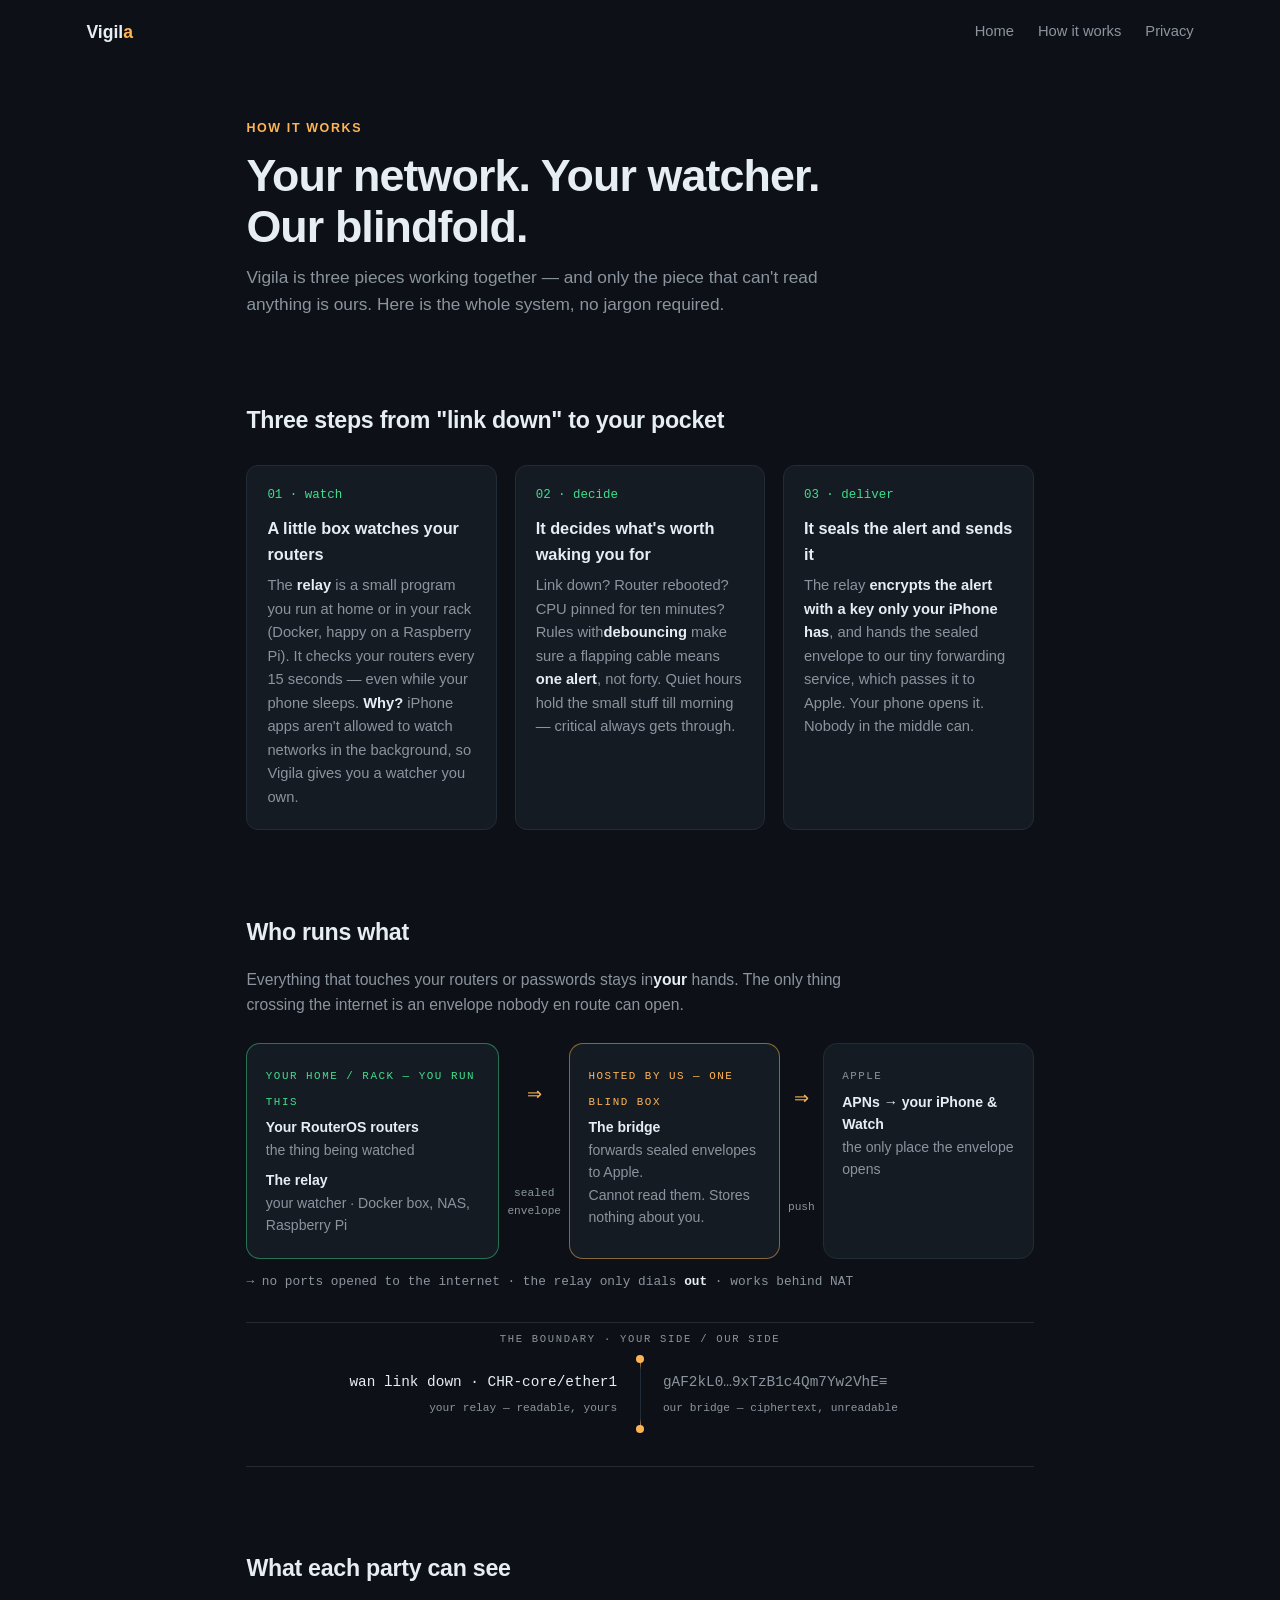
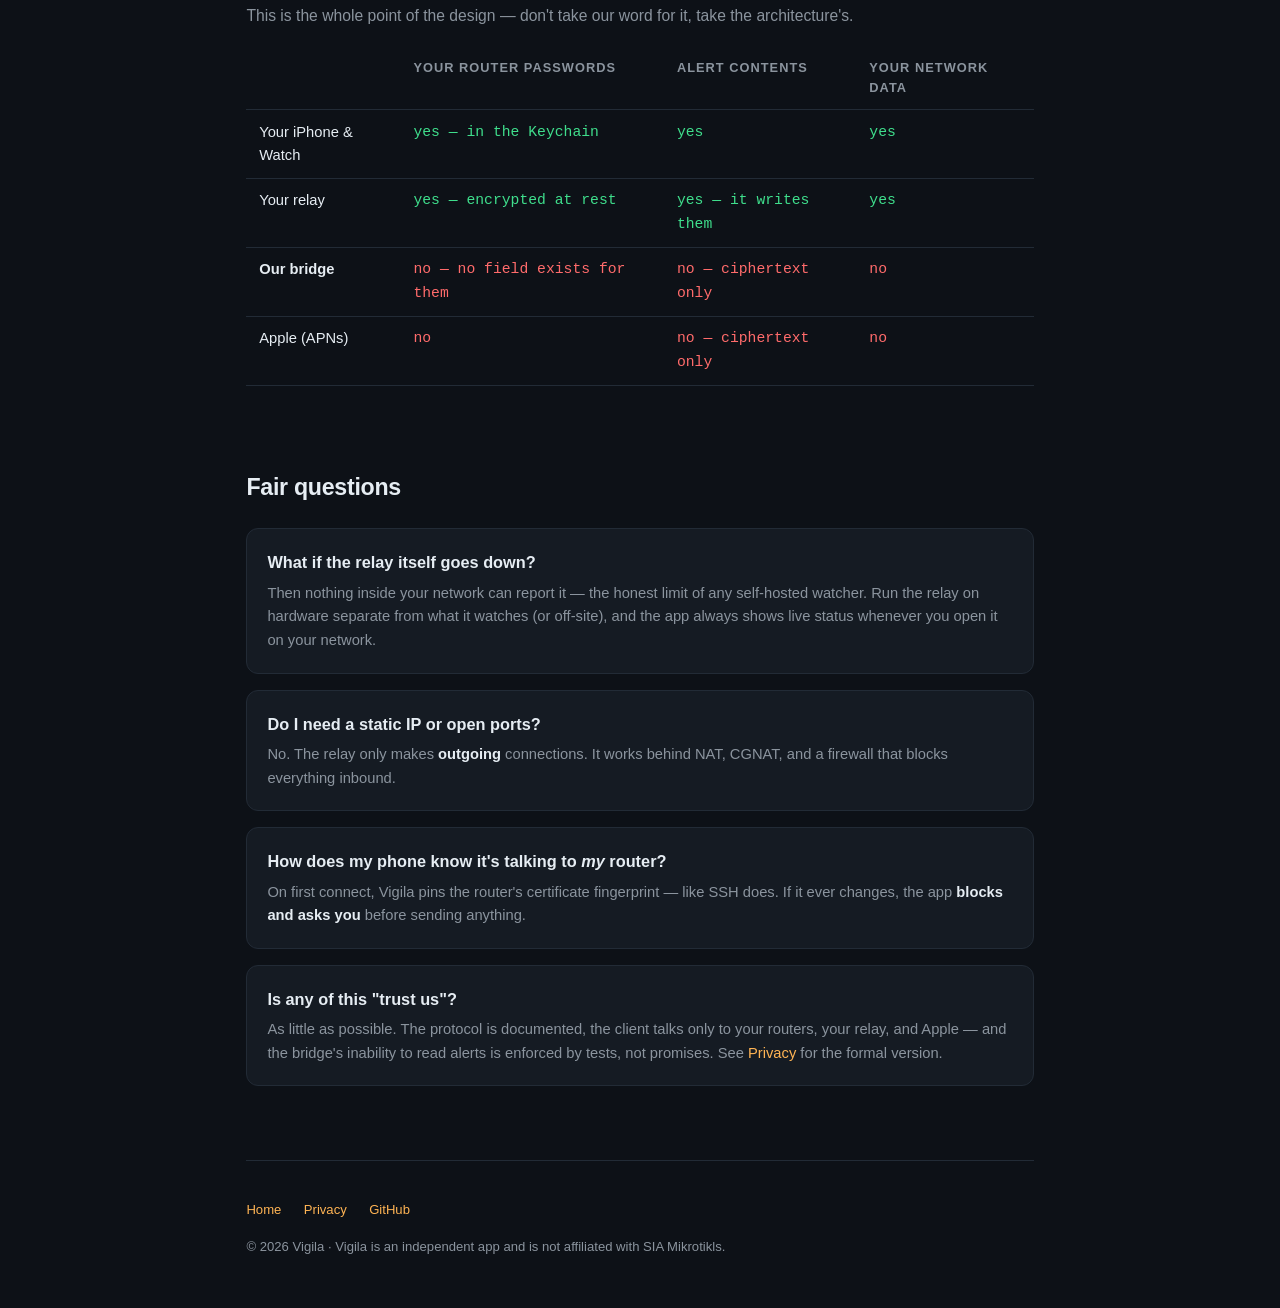
==== how-it-works/index.html @ 07c12d17 "deploy: c-v3 site — homepage + how-it-works + privacy Manual deploy (automated cross-repo deploy sti" ====
<!DOCTYPE html><html lang="en" data-astro-cid-ikooipj4><head><meta charset="utf-8"><meta name="viewport" content="width=device-width, initial-scale=1"><title>How Vigila works — architecture & privacy</title><meta name="description" content="Three pieces: your routers, a relay you run, and a forwarding service that cannot read your alerts. The whole system, no jargon."><meta name="robots" content="noindex"><link rel="stylesheet" href="/_astro/how-it-works.BExMNghH.css"></head><body data-astro-cid-ikooipj4><nav data-astro-cid-ikooipj4><span class="brand" data-astro-cid-ikooipj4>Vigil<i data-astro-cid-ikooipj4>a</i></span><div class="links" data-astro-cid-ikooipj4><a href="/" data-astro-cid-ikooipj4>Home</a><a href="/how-it-works" data-astro-cid-ikooipj4>How it works</a><a href="/privacy" data-astro-cid-ikooipj4>Privacy</a></div></nav><header data-astro-cid-ikooipj4><div class="wrap" data-astro-cid-ikooipj4><p class="eyebrow" data-astro-cid-ikooipj4>how it works</p><h1 data-astro-cid-ikooipj4>Your network. Your watcher.<br data-astro-cid-ikooipj4>Our blindfold.</h1><p class="lead" data-astro-cid-ikooipj4>Vigila is three pieces working together — and only the piece that can't read anything is ours. Here is the whole system, no jargon required.</p></div></header><section data-astro-cid-ikooipj4><div class="wrap" data-astro-cid-ikooipj4><h2 data-astro-cid-ikooipj4>Three steps from "link down" to your pocket</h2><div class="steps" data-astro-cid-ikooipj4><div class="card step" data-astro-cid-ikooipj4><span class="k" data-astro-cid-ikooipj4>01 · watch</span><h3 data-astro-cid-ikooipj4>A little box watches your routers</h3><p data-astro-cid-ikooipj4>The <b data-astro-cid-ikooipj4>relay</b> is a small program you run at home or in your rack (Docker, happy on a Raspberry Pi). It checks your routers every 15 seconds — even while your phone sleeps. <b data-astro-cid-ikooipj4>Why?</b> iPhone apps aren't allowed to watch networks in the background, so Vigila gives you a watcher you own.</p></div><div class="card step" data-astro-cid-ikooipj4><span class="k" data-astro-cid-ikooipj4>02 · decide</span><h3 data-astro-cid-ikooipj4>It decides what's worth waking you for</h3><p data-astro-cid-ikooipj4>Link down? Router rebooted? CPU pinned for ten minutes? Rules with<b data-astro-cid-ikooipj4>debouncing</b> make sure a flapping cable means <b data-astro-cid-ikooipj4>one alert</b>, not forty. Quiet hours hold the small stuff till morning — critical always gets through.</p></div><div class="card step" data-astro-cid-ikooipj4><span class="k" data-astro-cid-ikooipj4>03 · deliver</span><h3 data-astro-cid-ikooipj4>It seals the alert and sends it</h3><p data-astro-cid-ikooipj4>The relay <b data-astro-cid-ikooipj4>encrypts the alert with a key only your iPhone has</b>, and hands the sealed envelope to our tiny forwarding service, which passes it to Apple. Your phone opens it. Nobody in the middle can.</p></div></div></div></section><section data-astro-cid-ikooipj4><div class="wrap" data-astro-cid-ikooipj4><h2 data-astro-cid-ikooipj4>Who runs what</h2><p class="lead" style="font-size:.98rem" data-astro-cid-ikooipj4>Everything that touches your routers or passwords stays in<b data-astro-cid-ikooipj4>your</b> hands. The only thing crossing the internet is an envelope nobody en route can open.</p><div class="map" data-astro-cid-ikooipj4><div class="zone h-you" data-astro-cid-ikooipj4><span class="who" data-astro-cid-ikooipj4>your home / rack — you run this</span><ul data-astro-cid-ikooipj4><li data-astro-cid-ikooipj4><b data-astro-cid-ikooipj4>Your RouterOS routers</b>the thing being watched</li><li data-astro-cid-ikooipj4><b data-astro-cid-ikooipj4>The relay</b>your watcher · Docker box, NAS, Raspberry Pi</li></ul></div><div class="hop" data-astro-cid-ikooipj4><span data-astro-cid-ikooipj4>⇒</span>sealed<br data-astro-cid-ikooipj4>envelope</div><div class="zone h-us" data-astro-cid-ikooipj4><span class="who" data-astro-cid-ikooipj4>hosted by us — one blind box</span><ul data-astro-cid-ikooipj4><li data-astro-cid-ikooipj4><b data-astro-cid-ikooipj4>The bridge</b>forwards sealed envelopes to Apple.<br data-astro-cid-ikooipj4>Cannot read them. Stores nothing about you.</li></ul></div><div class="hop" data-astro-cid-ikooipj4><span data-astro-cid-ikooipj4>⇒</span>push</div><div class="zone h-apple" data-astro-cid-ikooipj4><span class="who" data-astro-cid-ikooipj4>apple</span><ul data-astro-cid-ikooipj4><li data-astro-cid-ikooipj4><b data-astro-cid-ikooipj4>APNs → your iPhone &amp; Watch</b>the only place the envelope opens</li></ul></div></div><p class="maplegend" data-astro-cid-ikooipj4>→ no ports opened to the internet · the relay only dials <b data-astro-cid-ikooipj4>out</b> · works behind NAT</p><div class="boundary" aria-label="On your side the alert is readable; past the boundary it is ciphertext" data-astro-cid-ikooipj4><span class="label" data-astro-cid-ikooipj4>the boundary · your side / our side</span><div class="lane" data-astro-cid-ikooipj4><div class="side you" data-astro-cid-ikooipj4><span data-astro-cid-ikooipj4>wan link down · CHR-core/ether1</span><span class="sub2" data-astro-cid-ikooipj4>your relay — readable, yours</span></div><div class="wall" aria-hidden="true" data-astro-cid-ikooipj4></div><div class="side them" data-astro-cid-ikooipj4><span data-astro-cid-ikooipj4>gAF2kL0…9xTzB1c4Qm7Yw2VhE≡</span><span class="sub2" data-astro-cid-ikooipj4>our bridge — ciphertext, unreadable</span></div></div></div></div></section><section data-astro-cid-ikooipj4><div class="wrap" data-astro-cid-ikooipj4><h2 data-astro-cid-ikooipj4>What each party can see</h2><p class="lead" style="font-size:.98rem" data-astro-cid-ikooipj4>This is the whole point of the design — don't take our word for it, take the architecture's.</p><table data-astro-cid-ikooipj4><thead data-astro-cid-ikooipj4><tr data-astro-cid-ikooipj4><th data-astro-cid-ikooipj4></th><th data-astro-cid-ikooipj4>Your router passwords</th><th data-astro-cid-ikooipj4>Alert contents</th><th data-astro-cid-ikooipj4>Your network data</th></tr></thead><tbody data-astro-cid-ikooipj4><tr data-astro-cid-ikooipj4><td data-astro-cid-ikooipj4>Your iPhone &amp; Watch</td><td class="yes" data-astro-cid-ikooipj4>yes — in the Keychain</td><td class="yes" data-astro-cid-ikooipj4>yes</td><td class="yes" data-astro-cid-ikooipj4>yes</td></tr><tr data-astro-cid-ikooipj4><td data-astro-cid-ikooipj4>Your relay</td><td class="yes" data-astro-cid-ikooipj4>yes — encrypted at rest</td><td class="yes" data-astro-cid-ikooipj4>yes — it writes them</td><td class="yes" data-astro-cid-ikooipj4>yes</td></tr><tr data-astro-cid-ikooipj4><td data-astro-cid-ikooipj4><b data-astro-cid-ikooipj4>Our bridge</b></td><td class="no" data-astro-cid-ikooipj4>no — no field exists for them</td><td class="no" data-astro-cid-ikooipj4>no — ciphertext only</td><td class="no" data-astro-cid-ikooipj4>no</td></tr><tr data-astro-cid-ikooipj4><td data-astro-cid-ikooipj4>Apple (APNs)</td><td class="no" data-astro-cid-ikooipj4>no</td><td class="no" data-astro-cid-ikooipj4>no — ciphertext only</td><td class="no" data-astro-cid-ikooipj4>no</td></tr></tbody></table></div></section><section data-astro-cid-ikooipj4><div class="wrap" data-astro-cid-ikooipj4><h2 data-astro-cid-ikooipj4>Fair questions</h2><div class="faq" data-astro-cid-ikooipj4><div class="card" data-astro-cid-ikooipj4><h3 data-astro-cid-ikooipj4>What if the relay itself goes down?</h3><p data-astro-cid-ikooipj4>Then nothing inside your network can report it — the honest limit of any self-hosted watcher. Run the relay on hardware separate from what it watches (or off-site), and the app always shows live status whenever you open it on your network.</p></div><div class="card" data-astro-cid-ikooipj4><h3 data-astro-cid-ikooipj4>Do I need a static IP or open ports?</h3><p data-astro-cid-ikooipj4>No. The relay only makes <b data-astro-cid-ikooipj4>outgoing</b> connections. It works behind NAT, CGNAT, and a firewall that blocks everything inbound.</p></div><div class="card" data-astro-cid-ikooipj4><h3 data-astro-cid-ikooipj4>How does my phone know it's talking to <i data-astro-cid-ikooipj4>my</i> router?</h3><p data-astro-cid-ikooipj4>On first connect, Vigila pins the router's certificate fingerprint — like SSH does. If it ever changes, the app <b data-astro-cid-ikooipj4>blocks and asks you</b> before sending anything.</p></div><div class="card" data-astro-cid-ikooipj4><h3 data-astro-cid-ikooipj4>Is any of this "trust us"?</h3><p data-astro-cid-ikooipj4>As little as possible. The protocol is documented, the client talks only to your routers, your relay, and Apple — and the bridge's inability to read alerts is enforced by tests, not promises. See <a href="/privacy" data-astro-cid-ikooipj4>Privacy</a> for the formal version.</p></div></div></div></section><div class="wrap" data-astro-cid-ikooipj4><footer data-astro-cid-ikooipj4><div class="links" data-astro-cid-ikooipj4><a href="/" data-astro-cid-ikooipj4>Home</a><a href="/privacy" data-astro-cid-ikooipj4>Privacy</a><a href="https://github.com/vigila-eu" data-astro-cid-ikooipj4>GitHub</a></div>© 2026 Vigila · Vigila is an independent app and is not affiliated with SIA Mikrotikls.</footer></div></body></html>
---- _astro/how-it-works.BExMNghH.css ----
:root{--bg:#0d1117;--panel:#151b23;--line:#222b36;--accent:#ffb454;--ok:#3fde8c;--down:#ff6b6b;--text:#e6edf3;--muted:#8b949e;--sans:-apple-system,BlinkMacSystemFont,"SF Pro Display","SF Pro Text",Inter,sans-serif;--mono:ui-monospace,"SF Mono",Menlo,monospace}[data-astro-cid-ikooipj4]{box-sizing:border-box}html,body{margin:0}body{background:var(--bg);color:var(--text);font-family:var(--sans);line-height:1.6}a[data-astro-cid-ikooipj4]{color:var(--accent);text-decoration:none}a[data-astro-cid-ikooipj4]:hover{text-decoration:underline}[data-astro-cid-ikooipj4]:focus-visible{outline:2px solid var(--accent);outline-offset:3px;border-radius:6px}.wrap[data-astro-cid-ikooipj4]{max-width:52rem;margin:0 auto;padding:0 1.4rem}nav[data-astro-cid-ikooipj4]{padding:1.1rem 0;align-items:center;max-width:72rem;margin:0 auto;padding-inline:1.4rem;font-size:.92rem;display:flex}nav[data-astro-cid-ikooipj4] .brand[data-astro-cid-ikooipj4]{color:var(--text);font-size:1.1rem;font-weight:700}nav[data-astro-cid-ikooipj4] .brand[data-astro-cid-ikooipj4] i[data-astro-cid-ikooipj4]{color:var(--accent);font-style:normal}nav[data-astro-cid-ikooipj4] .links[data-astro-cid-ikooipj4]{flex-wrap:wrap;justify-content:flex-end;gap:1.5rem;margin-left:auto;display:flex}nav[data-astro-cid-ikooipj4] .links[data-astro-cid-ikooipj4] a[data-astro-cid-ikooipj4]{white-space:nowrap;color:var(--muted)}nav[data-astro-cid-ikooipj4] .links[data-astro-cid-ikooipj4] a[data-astro-cid-ikooipj4]:hover{color:var(--text)}.eyebrow[data-astro-cid-ikooipj4]{letter-spacing:.13em;text-transform:uppercase;color:var(--accent);margin:0 0 .7rem;font-size:.78rem;font-weight:700}h1[data-astro-cid-ikooipj4]{letter-spacing:-.02em;margin:0 0 .8rem;font-size:clamp(1.9rem,4.5vw,2.8rem);font-weight:750;line-height:1.12}.lead[data-astro-cid-ikooipj4]{color:var(--muted);max-width:38rem;margin:0;font-size:1.08rem}header[data-astro-cid-ikooipj4]{padding:3.5rem 0 2.6rem}section[data-astro-cid-ikooipj4]{padding:2.6rem 0}h2[data-astro-cid-ikooipj4]{letter-spacing:-.012em;margin:0 0 1rem;font-size:1.45rem;font-weight:700}h3[data-astro-cid-ikooipj4]{margin:0 0 .4rem;font-size:1.02rem}p[data-astro-cid-ikooipj4]{color:var(--muted)}p[data-astro-cid-ikooipj4] b[data-astro-cid-ikooipj4],li[data-astro-cid-ikooipj4] b[data-astro-cid-ikooipj4]{color:var(--text);font-weight:620}.card[data-astro-cid-ikooipj4]{background:var(--panel);border:1px solid var(--line);border-radius:12px;padding:1.25rem}.mono[data-astro-cid-ikooipj4]{font-family:var(--mono)}footer[data-astro-cid-ikooipj4]{color:var(--muted);border-top:1px solid var(--line);margin-top:2rem;padding:2.4rem 0 3.2rem;font-size:.82rem}footer[data-astro-cid-ikooipj4] .links[data-astro-cid-ikooipj4]{gap:1.4rem;margin-bottom:1rem;display:flex}.steps[data-astro-cid-ikooipj4]{grid-template-columns:repeat(3,1fr);gap:1.1rem;margin-top:1.6rem;display:grid}.step[data-astro-cid-ikooipj4] .k[data-astro-cid-ikooipj4]{font-family:var(--mono);color:var(--ok);margin-bottom:.6rem;font-size:.78rem;display:block}.step[data-astro-cid-ikooipj4] p[data-astro-cid-ikooipj4]{margin:0;font-size:.92rem}.map[data-astro-cid-ikooipj4]{grid-template-columns:1.2fr auto 1fr auto 1fr;align-items:stretch;gap:0;margin:1.6rem 0 .6rem;display:grid}.zone[data-astro-cid-ikooipj4]{border:1px solid var(--line);background:var(--panel);border-radius:14px;padding:1.1rem 1.15rem}.zone[data-astro-cid-ikooipj4].h-you{border-color:#3fde8c73}.zone[data-astro-cid-ikooipj4].h-us{border-color:#ffb45480}.zone[data-astro-cid-ikooipj4] .who[data-astro-cid-ikooipj4]{font-family:var(--mono);letter-spacing:.14em;text-transform:uppercase;margin-bottom:.6rem;font-size:.68rem}.zone[data-astro-cid-ikooipj4].h-you .who[data-astro-cid-ikooipj4]{color:var(--ok)}.zone[data-astro-cid-ikooipj4].h-us .who[data-astro-cid-ikooipj4]{color:var(--accent)}.zone[data-astro-cid-ikooipj4].h-apple .who[data-astro-cid-ikooipj4]{color:var(--muted)}.zone[data-astro-cid-ikooipj4] ul[data-astro-cid-ikooipj4]{color:var(--muted);margin:0;padding:0;font-size:.88rem;list-style:none}.zone[data-astro-cid-ikooipj4] li[data-astro-cid-ikooipj4]{padding:.25rem 0}.zone[data-astro-cid-ikooipj4] li[data-astro-cid-ikooipj4] b[data-astro-cid-ikooipj4]{display:block}.hop[data-astro-cid-ikooipj4]{color:var(--muted);font-family:var(--mono);text-align:center;place-items:center;padding:0 .5rem;font-size:.7rem;display:grid}.hop[data-astro-cid-ikooipj4] span[data-astro-cid-ikooipj4]{color:var(--accent);font-size:1.1rem;display:block}.maplegend[data-astro-cid-ikooipj4]{color:var(--muted);font-size:.8rem;font-family:var(--mono)}.boundary[data-astro-cid-ikooipj4]{border-block:1px solid var(--line);margin:1.8rem 0 0;padding:2.2rem 0;position:relative}.boundary[data-astro-cid-ikooipj4] .label[data-astro-cid-ikooipj4]{font-family:var(--mono);letter-spacing:.16em;color:var(--muted);text-transform:uppercase;white-space:nowrap;font-size:.66rem;position:absolute;top:.55rem;left:50%;transform:translate(-50%)}.lane[data-astro-cid-ikooipj4]{grid-template-columns:1fr 1px 1fr;align-items:center;display:grid}.side[data-astro-cid-ikooipj4]{font-family:var(--mono);white-space:nowrap;padding:.8rem 1.4rem;font-size:.9rem;overflow:hidden}.side[data-astro-cid-ikooipj4].you{text-align:right}.side[data-astro-cid-ikooipj4].them{color:var(--muted)}.sub2[data-astro-cid-ikooipj4]{color:var(--muted);margin-top:.4rem;font-size:.7rem;display:block}.wall[data-astro-cid-ikooipj4]{background:linear-gradient(var(--accent),transparent 15%,transparent 85%,var(--accent)),var(--line);width:1px;height:4.4rem;position:relative}.wall[data-astro-cid-ikooipj4]:before,.wall[data-astro-cid-ikooipj4]:after{content:"";background:var(--accent);border-radius:50%;width:8px;height:8px;position:absolute;left:50%;transform:translate(-50%)}.wall[data-astro-cid-ikooipj4]:before{top:-4px}.wall[data-astro-cid-ikooipj4]:after{bottom:-4px}table[data-astro-cid-ikooipj4]{border-collapse:collapse;width:100%;margin-top:1.2rem;font-size:.92rem}th[data-astro-cid-ikooipj4],td[data-astro-cid-ikooipj4]{text-align:left;border-bottom:1px solid var(--line);vertical-align:top;padding:.65rem .8rem}th[data-astro-cid-ikooipj4]{color:var(--muted);text-transform:uppercase;letter-spacing:.08em;font-size:.8rem;font-weight:600}td[data-astro-cid-ikooipj4].yes{color:var(--ok);font-family:var(--mono)}td[data-astro-cid-ikooipj4].no{color:var(--down);font-family:var(--mono)}td[data-astro-cid-ikooipj4]:first-child{color:var(--text)}.faq[data-astro-cid-ikooipj4]{gap:1rem;margin-top:1.4rem;display:grid}.faq[data-astro-cid-ikooipj4] .card[data-astro-cid-ikooipj4] p[data-astro-cid-ikooipj4]{margin:.3rem 0 0;font-size:.92rem}@media (width<=56rem){.steps[data-astro-cid-ikooipj4],.map[data-astro-cid-ikooipj4]{grid-template-columns:1fr}.hop[data-astro-cid-ikooipj4]{padding:.5rem 0}.hop[data-astro-cid-ikooipj4] span[data-astro-cid-ikooipj4]{margin-right:.4rem;display:inline}.lane[data-astro-cid-ikooipj4]{grid-template-columns:1fr}.wall[data-astro-cid-ikooipj4]{width:100%;height:1px;margin:.5rem 0}.side[data-astro-cid-ikooipj4].you{text-align:left}}
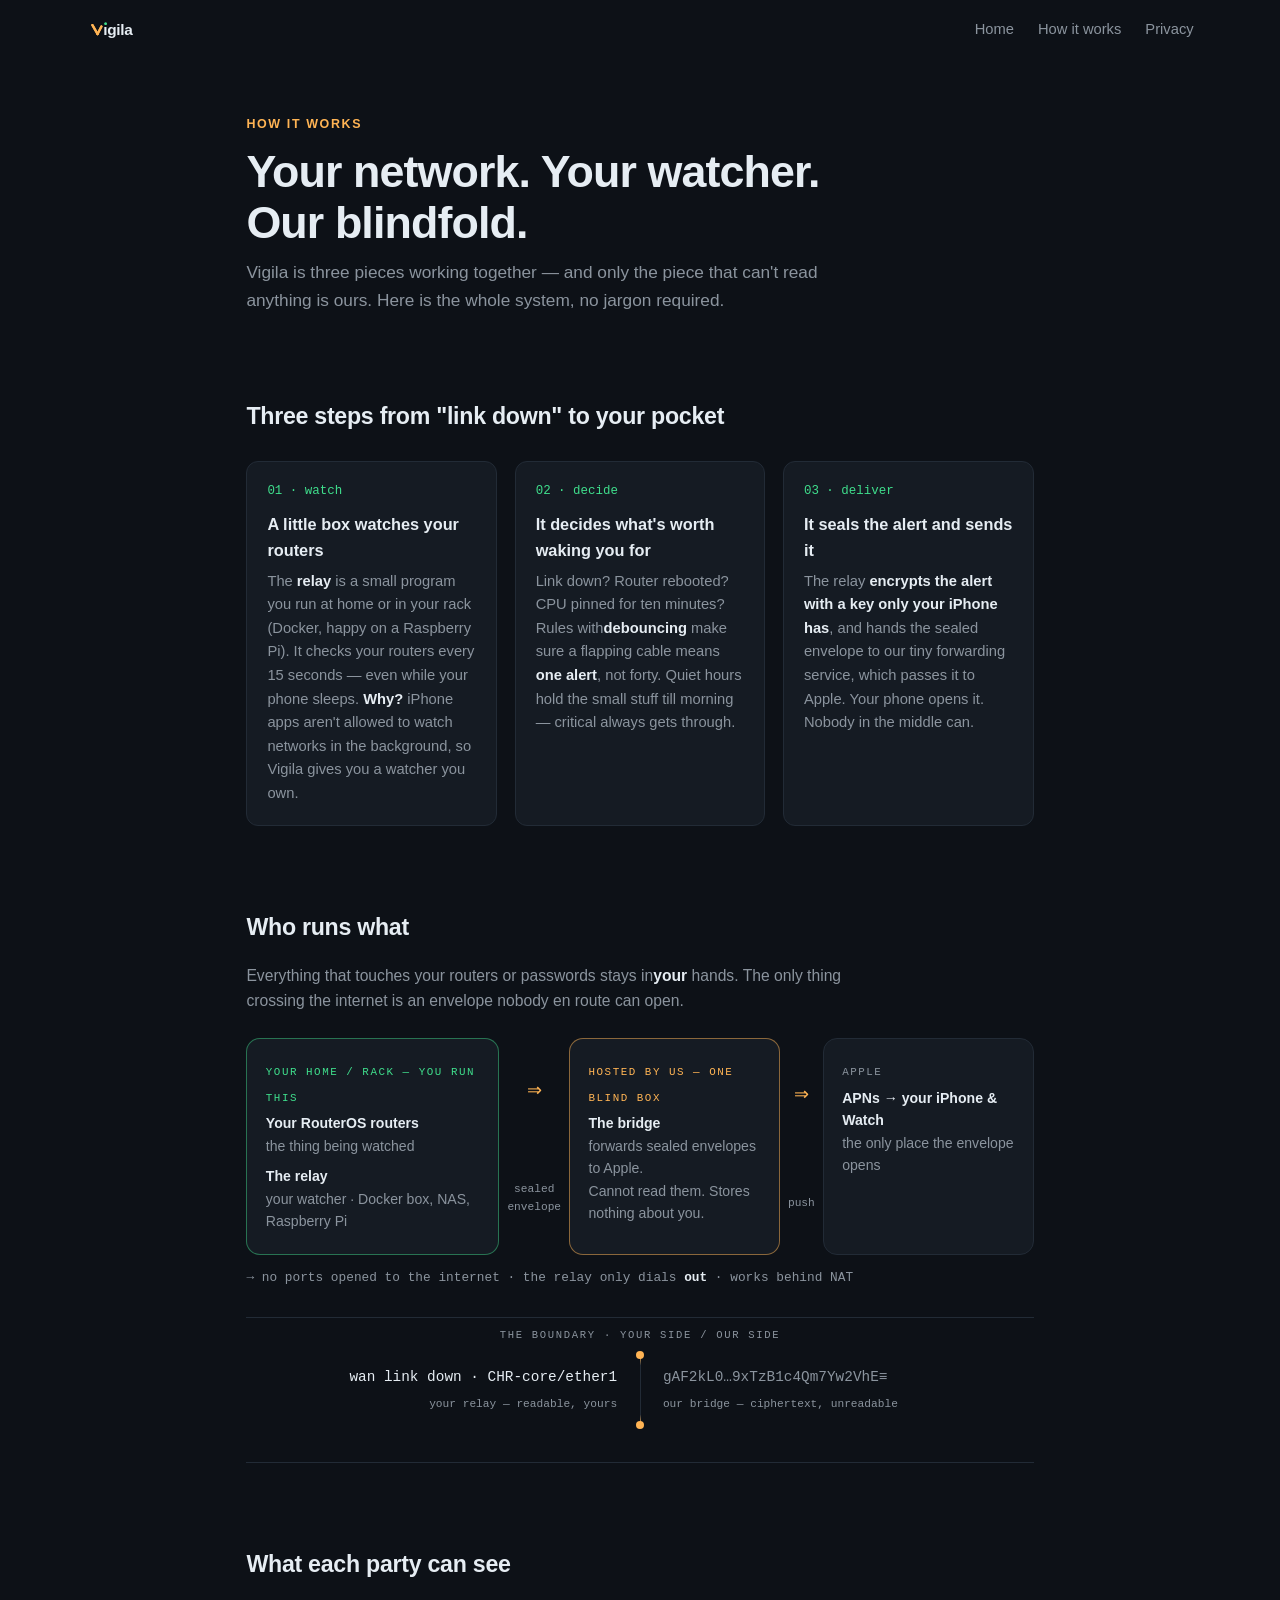
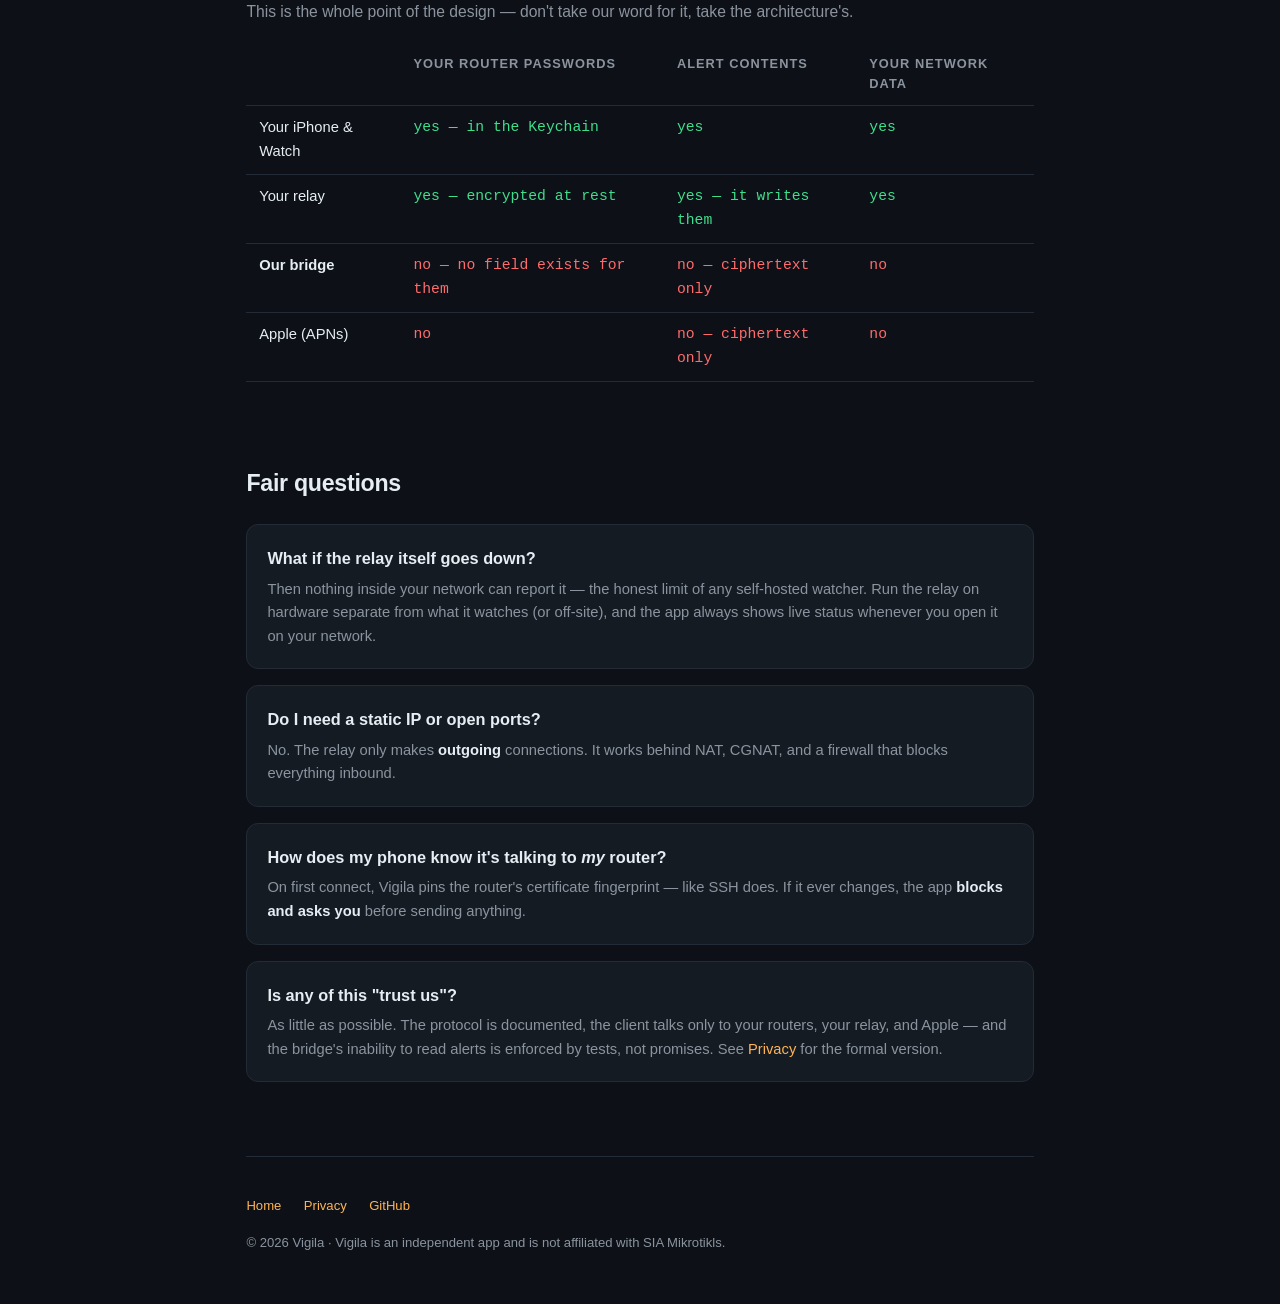
==== commit 7655a346: "deploy: brand lockup in nav + favicon" ====
--- a/how-it-works/index.html
+++ b/how-it-works/index.html
@@ -1 +1 @@
-<!DOCTYPE html><html lang="en" data-astro-cid-ikooipj4><head><meta charset="utf-8"><meta name="viewport" content="width=device-width, initial-scale=1"><title>How Vigila works — architecture & privacy</title><meta name="description" content="Three pieces: your routers, a relay you run, and a forwarding service that cannot read your alerts. The whole system, no jargon."><meta name="robots" content="noindex"><link rel="stylesheet" href="/_astro/how-it-works.BExMNghH.css"></head><body data-astro-cid-ikooipj4><nav data-astro-cid-ikooipj4><span class="brand" data-astro-cid-ikooipj4>Vigil<i data-astro-cid-ikooipj4>a</i></span><div class="links" data-astro-cid-ikooipj4><a href="/" data-astro-cid-ikooipj4>Home</a><a href="/how-it-works" data-astro-cid-ikooipj4>How it works</a><a href="/privacy" data-astro-cid-ikooipj4>Privacy</a></div></nav><header data-astro-cid-ikooipj4><div class="wrap" data-astro-cid-ikooipj4><p class="eyebrow" data-astro-cid-ikooipj4>how it works</p><h1 data-astro-cid-ikooipj4>Your network. Your watcher.<br data-astro-cid-ikooipj4>Our blindfold.</h1><p class="lead" data-astro-cid-ikooipj4>Vigila is three pieces working together — and only the piece that can't read anything is ours. Here is the whole system, no jargon required.</p></div></header><section data-astro-cid-ikooipj4><div class="wrap" data-astro-cid-ikooipj4><h2 data-astro-cid-ikooipj4>Three steps from "link down" to your pocket</h2><div class="steps" data-astro-cid-ikooipj4><div class="card step" data-astro-cid-ikooipj4><span class="k" data-astro-cid-ikooipj4>01 · watch</span><h3 data-astro-cid-ikooipj4>A little box watches your routers</h3><p data-astro-cid-ikooipj4>The <b data-astro-cid-ikooipj4>relay</b> is a small program you run at home or in your rack (Docker, happy on a Raspberry Pi). It checks your routers every 15 seconds — even while your phone sleeps. <b data-astro-cid-ikooipj4>Why?</b> iPhone apps aren't allowed to watch networks in the background, so Vigila gives you a watcher you own.</p></div><div class="card step" data-astro-cid-ikooipj4><span class="k" data-astro-cid-ikooipj4>02 · decide</span><h3 data-astro-cid-ikooipj4>It decides what's worth waking you for</h3><p data-astro-cid-ikooipj4>Link down? Router rebooted? CPU pinned for ten minutes? Rules with<b data-astro-cid-ikooipj4>debouncing</b> make sure a flapping cable means <b data-astro-cid-ikooipj4>one alert</b>, not forty. Quiet hours hold the small stuff till morning — critical always gets through.</p></div><div class="card step" data-astro-cid-ikooipj4><span class="k" data-astro-cid-ikooipj4>03 · deliver</span><h3 data-astro-cid-ikooipj4>It seals the alert and sends it</h3><p data-astro-cid-ikooipj4>The relay <b data-astro-cid-ikooipj4>encrypts the alert with a key only your iPhone has</b>, and hands the sealed envelope to our tiny forwarding service, which passes it to Apple. Your phone opens it. Nobody in the middle can.</p></div></div></div></section><section data-astro-cid-ikooipj4><div class="wrap" data-astro-cid-ikooipj4><h2 data-astro-cid-ikooipj4>Who runs what</h2><p class="lead" style="font-size:.98rem" data-astro-cid-ikooipj4>Everything that touches your routers or passwords stays in<b data-astro-cid-ikooipj4>your</b> hands. The only thing crossing the internet is an envelope nobody en route can open.</p><div class="map" data-astro-cid-ikooipj4><div class="zone h-you" data-astro-cid-ikooipj4><span class="who" data-astro-cid-ikooipj4>your home / rack — you run this</span><ul data-astro-cid-ikooipj4><li data-astro-cid-ikooipj4><b data-astro-cid-ikooipj4>Your RouterOS routers</b>the thing being watched</li><li data-astro-cid-ikooipj4><b data-astro-cid-ikooipj4>The relay</b>your watcher · Docker box, NAS, Raspberry Pi</li></ul></div><div class="hop" data-astro-cid-ikooipj4><span data-astro-cid-ikooipj4>⇒</span>sealed<br data-astro-cid-ikooipj4>envelope</div><div class="zone h-us" data-astro-cid-ikooipj4><span class="who" data-astro-cid-ikooipj4>hosted by us — one blind box</span><ul data-astro-cid-ikooipj4><li data-astro-cid-ikooipj4><b data-astro-cid-ikooipj4>The bridge</b>forwards sealed envelopes to Apple.<br data-astro-cid-ikooipj4>Cannot read them. Stores nothing about you.</li></ul></div><div class="hop" data-astro-cid-ikooipj4><span data-astro-cid-ikooipj4>⇒</span>push</div><div class="zone h-apple" data-astro-cid-ikooipj4><span class="who" data-astro-cid-ikooipj4>apple</span><ul data-astro-cid-ikooipj4><li data-astro-cid-ikooipj4><b data-astro-cid-ikooipj4>APNs → your iPhone &amp; Watch</b>the only place the envelope opens</li></ul></div></div><p class="maplegend" data-astro-cid-ikooipj4>→ no ports opened to the internet · the relay only dials <b data-astro-cid-ikooipj4>out</b> · works behind NAT</p><div class="boundary" aria-label="On your side the alert is readable; past the boundary it is ciphertext" data-astro-cid-ikooipj4><span class="label" data-astro-cid-ikooipj4>the boundary · your side / our side</span><div class="lane" data-astro-cid-ikooipj4><div class="side you" data-astro-cid-ikooipj4><span data-astro-cid-ikooipj4>wan link down · CHR-core/ether1</span><span class="sub2" data-astro-cid-ikooipj4>your relay — readable, yours</span></div><div class="wall" aria-hidden="true" data-astro-cid-ikooipj4></div><div class="side them" data-astro-cid-ikooipj4><span data-astro-cid-ikooipj4>gAF2kL0…9xTzB1c4Qm7Yw2VhE≡</span><span class="sub2" data-astro-cid-ikooipj4>our bridge — ciphertext, unreadable</span></div></div></div></div></section><section data-astro-cid-ikooipj4><div class="wrap" data-astro-cid-ikooipj4><h2 data-astro-cid-ikooipj4>What each party can see</h2><p class="lead" style="font-size:.98rem" data-astro-cid-ikooipj4>This is the whole point of the design — don't take our word for it, take the architecture's.</p><table data-astro-cid-ikooipj4><thead data-astro-cid-ikooipj4><tr data-astro-cid-ikooipj4><th data-astro-cid-ikooipj4></th><th data-astro-cid-ikooipj4>Your router passwords</th><th data-astro-cid-ikooipj4>Alert contents</th><th data-astro-cid-ikooipj4>Your network data</th></tr></thead><tbody data-astro-cid-ikooipj4><tr data-astro-cid-ikooipj4><td data-astro-cid-ikooipj4>Your iPhone &amp; Watch</td><td class="yes" data-astro-cid-ikooipj4>yes — in the Keychain</td><td class="yes" data-astro-cid-ikooipj4>yes</td><td class="yes" data-astro-cid-ikooipj4>yes</td></tr><tr data-astro-cid-ikooipj4><td data-astro-cid-ikooipj4>Your relay</td><td class="yes" data-astro-cid-ikooipj4>yes — encrypted at rest</td><td class="yes" data-astro-cid-ikooipj4>yes — it writes them</td><td class="yes" data-astro-cid-ikooipj4>yes</td></tr><tr data-astro-cid-ikooipj4><td data-astro-cid-ikooipj4><b data-astro-cid-ikooipj4>Our bridge</b></td><td class="no" data-astro-cid-ikooipj4>no — no field exists for them</td><td class="no" data-astro-cid-ikooipj4>no — ciphertext only</td><td class="no" data-astro-cid-ikooipj4>no</td></tr><tr data-astro-cid-ikooipj4><td data-astro-cid-ikooipj4>Apple (APNs)</td><td class="no" data-astro-cid-ikooipj4>no</td><td class="no" data-astro-cid-ikooipj4>no — ciphertext only</td><td class="no" data-astro-cid-ikooipj4>no</td></tr></tbody></table></div></section><section data-astro-cid-ikooipj4><div class="wrap" data-astro-cid-ikooipj4><h2 data-astro-cid-ikooipj4>Fair questions</h2><div class="faq" data-astro-cid-ikooipj4><div class="card" data-astro-cid-ikooipj4><h3 data-astro-cid-ikooipj4>What if the relay itself goes down?</h3><p data-astro-cid-ikooipj4>Then nothing inside your network can report it — the honest limit of any self-hosted watcher. Run the relay on hardware separate from what it watches (or off-site), and the app always shows live status whenever you open it on your network.</p></div><div class="card" data-astro-cid-ikooipj4><h3 data-astro-cid-ikooipj4>Do I need a static IP or open ports?</h3><p data-astro-cid-ikooipj4>No. The relay only makes <b data-astro-cid-ikooipj4>outgoing</b> connections. It works behind NAT, CGNAT, and a firewall that blocks everything inbound.</p></div><div class="card" data-astro-cid-ikooipj4><h3 data-astro-cid-ikooipj4>How does my phone know it's talking to <i data-astro-cid-ikooipj4>my</i> router?</h3><p data-astro-cid-ikooipj4>On first connect, Vigila pins the router's certificate fingerprint — like SSH does. If it ever changes, the app <b data-astro-cid-ikooipj4>blocks and asks you</b> before sending anything.</p></div><div class="card" data-astro-cid-ikooipj4><h3 data-astro-cid-ikooipj4>Is any of this "trust us"?</h3><p data-astro-cid-ikooipj4>As little as possible. The protocol is documented, the client talks only to your routers, your relay, and Apple — and the bridge's inability to read alerts is enforced by tests, not promises. See <a href="/privacy" data-astro-cid-ikooipj4>Privacy</a> for the formal version.</p></div></div></div></section><div class="wrap" data-astro-cid-ikooipj4><footer data-astro-cid-ikooipj4><div class="links" data-astro-cid-ikooipj4><a href="/" data-astro-cid-ikooipj4>Home</a><a href="/privacy" data-astro-cid-ikooipj4>Privacy</a><a href="https://github.com/vigila-eu" data-astro-cid-ikooipj4>GitHub</a></div>© 2026 Vigila · Vigila is an independent app and is not affiliated with SIA Mikrotikls.</footer></div></body></html>+<!DOCTYPE html><html lang="en" data-astro-cid-ikooipj4><head><meta charset="utf-8"><meta name="viewport" content="width=device-width, initial-scale=1"><link rel="icon" type="image/svg+xml" href="/favicon.svg"><title>How Vigila works — architecture & privacy</title><meta name="description" content="Three pieces: your routers, a relay you run, and a forwarding service that cannot read your alerts. The whole system, no jargon."><meta name="robots" content="noindex"><link rel="stylesheet" href="/_astro/how-it-works.BExMNghH.css"></head><body data-astro-cid-ikooipj4><nav data-astro-cid-ikooipj4><a class="brand" href="/" aria-label="Vigila — home" data-astro-cid-ikooipj4><img src="/img/logo.svg" alt="Vigila" style="height:1.5rem;display:block" data-astro-cid-ikooipj4></a><div class="links" data-astro-cid-ikooipj4><a href="/" data-astro-cid-ikooipj4>Home</a><a href="/how-it-works" data-astro-cid-ikooipj4>How it works</a><a href="/privacy" data-astro-cid-ikooipj4>Privacy</a></div></nav><header data-astro-cid-ikooipj4><div class="wrap" data-astro-cid-ikooipj4><p class="eyebrow" data-astro-cid-ikooipj4>how it works</p><h1 data-astro-cid-ikooipj4>Your network. Your watcher.<br data-astro-cid-ikooipj4>Our blindfold.</h1><p class="lead" data-astro-cid-ikooipj4>Vigila is three pieces working together — and only the piece that can't read anything is ours. Here is the whole system, no jargon required.</p></div></header><section data-astro-cid-ikooipj4><div class="wrap" data-astro-cid-ikooipj4><h2 data-astro-cid-ikooipj4>Three steps from "link down" to your pocket</h2><div class="steps" data-astro-cid-ikooipj4><div class="card step" data-astro-cid-ikooipj4><span class="k" data-astro-cid-ikooipj4>01 · watch</span><h3 data-astro-cid-ikooipj4>A little box watches your routers</h3><p data-astro-cid-ikooipj4>The <b data-astro-cid-ikooipj4>relay</b> is a small program you run at home or in your rack (Docker, happy on a Raspberry Pi). It checks your routers every 15 seconds — even while your phone sleeps. <b data-astro-cid-ikooipj4>Why?</b> iPhone apps aren't allowed to watch networks in the background, so Vigila gives you a watcher you own.</p></div><div class="card step" data-astro-cid-ikooipj4><span class="k" data-astro-cid-ikooipj4>02 · decide</span><h3 data-astro-cid-ikooipj4>It decides what's worth waking you for</h3><p data-astro-cid-ikooipj4>Link down? Router rebooted? CPU pinned for ten minutes? Rules with<b data-astro-cid-ikooipj4>debouncing</b> make sure a flapping cable means <b data-astro-cid-ikooipj4>one alert</b>, not forty. Quiet hours hold the small stuff till morning — critical always gets through.</p></div><div class="card step" data-astro-cid-ikooipj4><span class="k" data-astro-cid-ikooipj4>03 · deliver</span><h3 data-astro-cid-ikooipj4>It seals the alert and sends it</h3><p data-astro-cid-ikooipj4>The relay <b data-astro-cid-ikooipj4>encrypts the alert with a key only your iPhone has</b>, and hands the sealed envelope to our tiny forwarding service, which passes it to Apple. Your phone opens it. Nobody in the middle can.</p></div></div></div></section><section data-astro-cid-ikooipj4><div class="wrap" data-astro-cid-ikooipj4><h2 data-astro-cid-ikooipj4>Who runs what</h2><p class="lead" style="font-size:.98rem" data-astro-cid-ikooipj4>Everything that touches your routers or passwords stays in<b data-astro-cid-ikooipj4>your</b> hands. The only thing crossing the internet is an envelope nobody en route can open.</p><div class="map" data-astro-cid-ikooipj4><div class="zone h-you" data-astro-cid-ikooipj4><span class="who" data-astro-cid-ikooipj4>your home / rack — you run this</span><ul data-astro-cid-ikooipj4><li data-astro-cid-ikooipj4><b data-astro-cid-ikooipj4>Your RouterOS routers</b>the thing being watched</li><li data-astro-cid-ikooipj4><b data-astro-cid-ikooipj4>The relay</b>your watcher · Docker box, NAS, Raspberry Pi</li></ul></div><div class="hop" data-astro-cid-ikooipj4><span data-astro-cid-ikooipj4>⇒</span>sealed<br data-astro-cid-ikooipj4>envelope</div><div class="zone h-us" data-astro-cid-ikooipj4><span class="who" data-astro-cid-ikooipj4>hosted by us — one blind box</span><ul data-astro-cid-ikooipj4><li data-astro-cid-ikooipj4><b data-astro-cid-ikooipj4>The bridge</b>forwards sealed envelopes to Apple.<br data-astro-cid-ikooipj4>Cannot read them. Stores nothing about you.</li></ul></div><div class="hop" data-astro-cid-ikooipj4><span data-astro-cid-ikooipj4>⇒</span>push</div><div class="zone h-apple" data-astro-cid-ikooipj4><span class="who" data-astro-cid-ikooipj4>apple</span><ul data-astro-cid-ikooipj4><li data-astro-cid-ikooipj4><b data-astro-cid-ikooipj4>APNs → your iPhone &amp; Watch</b>the only place the envelope opens</li></ul></div></div><p class="maplegend" data-astro-cid-ikooipj4>→ no ports opened to the internet · the relay only dials <b data-astro-cid-ikooipj4>out</b> · works behind NAT</p><div class="boundary" aria-label="On your side the alert is readable; past the boundary it is ciphertext" data-astro-cid-ikooipj4><span class="label" data-astro-cid-ikooipj4>the boundary · your side / our side</span><div class="lane" data-astro-cid-ikooipj4><div class="side you" data-astro-cid-ikooipj4><span data-astro-cid-ikooipj4>wan link down · CHR-core/ether1</span><span class="sub2" data-astro-cid-ikooipj4>your relay — readable, yours</span></div><div class="wall" aria-hidden="true" data-astro-cid-ikooipj4></div><div class="side them" data-astro-cid-ikooipj4><span data-astro-cid-ikooipj4>gAF2kL0…9xTzB1c4Qm7Yw2VhE≡</span><span class="sub2" data-astro-cid-ikooipj4>our bridge — ciphertext, unreadable</span></div></div></div></div></section><section data-astro-cid-ikooipj4><div class="wrap" data-astro-cid-ikooipj4><h2 data-astro-cid-ikooipj4>What each party can see</h2><p class="lead" style="font-size:.98rem" data-astro-cid-ikooipj4>This is the whole point of the design — don't take our word for it, take the architecture's.</p><table data-astro-cid-ikooipj4><thead data-astro-cid-ikooipj4><tr data-astro-cid-ikooipj4><th data-astro-cid-ikooipj4></th><th data-astro-cid-ikooipj4>Your router passwords</th><th data-astro-cid-ikooipj4>Alert contents</th><th data-astro-cid-ikooipj4>Your network data</th></tr></thead><tbody data-astro-cid-ikooipj4><tr data-astro-cid-ikooipj4><td data-astro-cid-ikooipj4>Your iPhone &amp; Watch</td><td class="yes" data-astro-cid-ikooipj4>yes — in the Keychain</td><td class="yes" data-astro-cid-ikooipj4>yes</td><td class="yes" data-astro-cid-ikooipj4>yes</td></tr><tr data-astro-cid-ikooipj4><td data-astro-cid-ikooipj4>Your relay</td><td class="yes" data-astro-cid-ikooipj4>yes — encrypted at rest</td><td class="yes" data-astro-cid-ikooipj4>yes — it writes them</td><td class="yes" data-astro-cid-ikooipj4>yes</td></tr><tr data-astro-cid-ikooipj4><td data-astro-cid-ikooipj4><b data-astro-cid-ikooipj4>Our bridge</b></td><td class="no" data-astro-cid-ikooipj4>no — no field exists for them</td><td class="no" data-astro-cid-ikooipj4>no — ciphertext only</td><td class="no" data-astro-cid-ikooipj4>no</td></tr><tr data-astro-cid-ikooipj4><td data-astro-cid-ikooipj4>Apple (APNs)</td><td class="no" data-astro-cid-ikooipj4>no</td><td class="no" data-astro-cid-ikooipj4>no — ciphertext only</td><td class="no" data-astro-cid-ikooipj4>no</td></tr></tbody></table></div></section><section data-astro-cid-ikooipj4><div class="wrap" data-astro-cid-ikooipj4><h2 data-astro-cid-ikooipj4>Fair questions</h2><div class="faq" data-astro-cid-ikooipj4><div class="card" data-astro-cid-ikooipj4><h3 data-astro-cid-ikooipj4>What if the relay itself goes down?</h3><p data-astro-cid-ikooipj4>Then nothing inside your network can report it — the honest limit of any self-hosted watcher. Run the relay on hardware separate from what it watches (or off-site), and the app always shows live status whenever you open it on your network.</p></div><div class="card" data-astro-cid-ikooipj4><h3 data-astro-cid-ikooipj4>Do I need a static IP or open ports?</h3><p data-astro-cid-ikooipj4>No. The relay only makes <b data-astro-cid-ikooipj4>outgoing</b> connections. It works behind NAT, CGNAT, and a firewall that blocks everything inbound.</p></div><div class="card" data-astro-cid-ikooipj4><h3 data-astro-cid-ikooipj4>How does my phone know it's talking to <i data-astro-cid-ikooipj4>my</i> router?</h3><p data-astro-cid-ikooipj4>On first connect, Vigila pins the router's certificate fingerprint — like SSH does. If it ever changes, the app <b data-astro-cid-ikooipj4>blocks and asks you</b> before sending anything.</p></div><div class="card" data-astro-cid-ikooipj4><h3 data-astro-cid-ikooipj4>Is any of this "trust us"?</h3><p data-astro-cid-ikooipj4>As little as possible. The protocol is documented, the client talks only to your routers, your relay, and Apple — and the bridge's inability to read alerts is enforced by tests, not promises. See <a href="/privacy" data-astro-cid-ikooipj4>Privacy</a> for the formal version.</p></div></div></div></section><div class="wrap" data-astro-cid-ikooipj4><footer data-astro-cid-ikooipj4><div class="links" data-astro-cid-ikooipj4><a href="/" data-astro-cid-ikooipj4>Home</a><a href="/privacy" data-astro-cid-ikooipj4>Privacy</a><a href="https://github.com/vigila-eu" data-astro-cid-ikooipj4>GitHub</a></div>© 2026 Vigila · Vigila is an independent app and is not affiliated with SIA Mikrotikls.</footer></div></body></html>
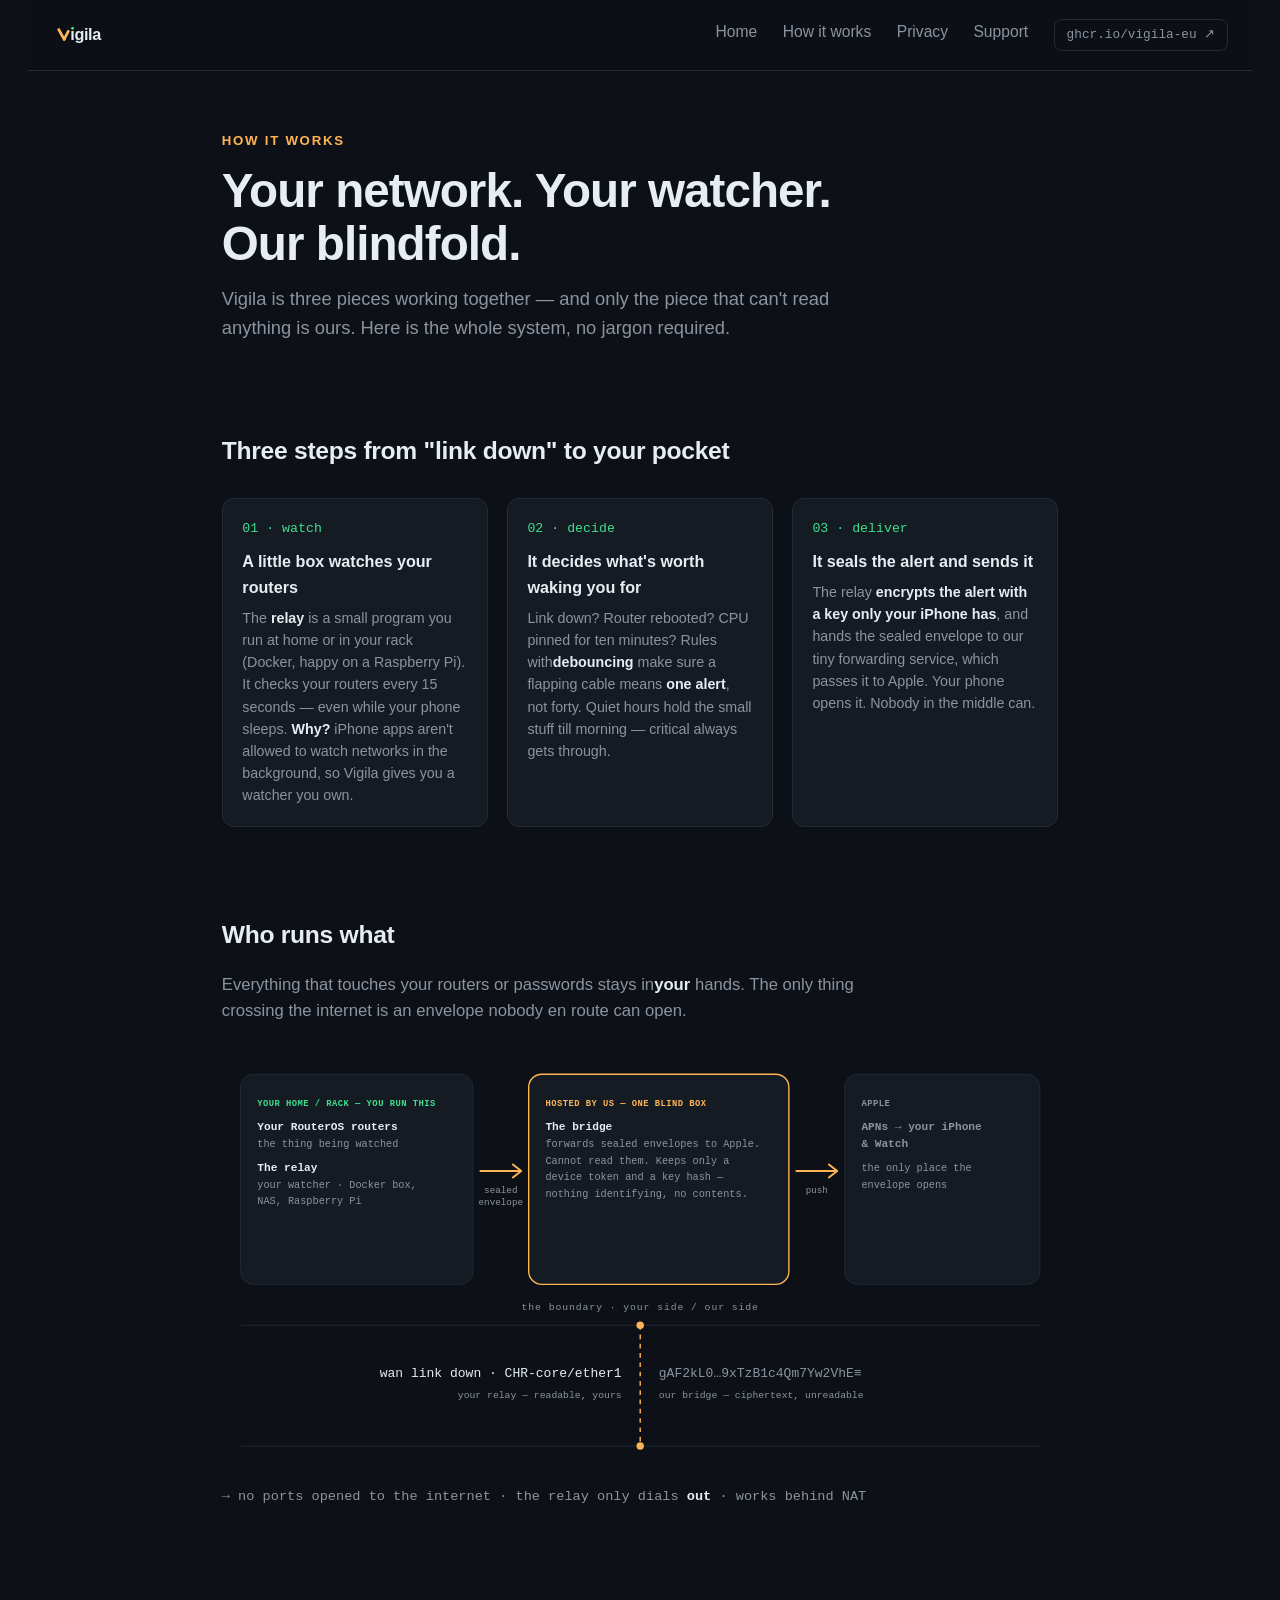
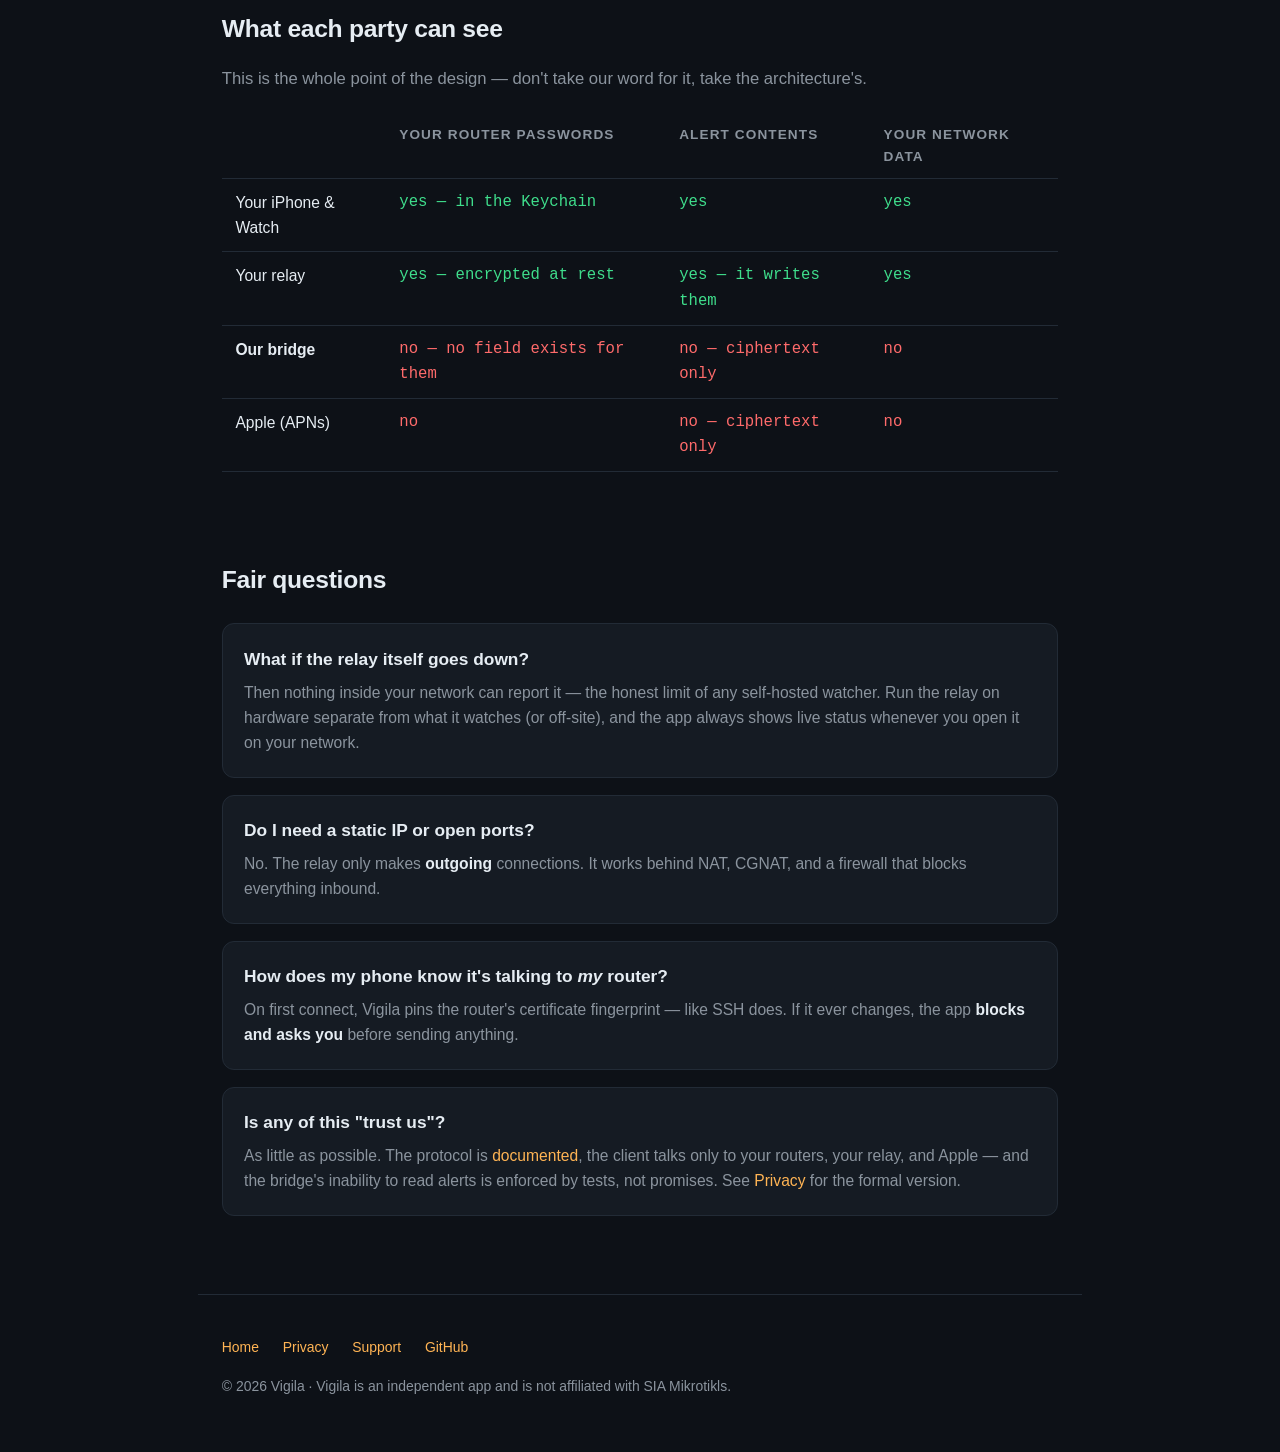
==== commit a8683168: "deploy: e6ba327b69aec70e06ce8c50a20304295838b911 vigila-eu/website@e6ba327b69aec70e06ce8c50a20304295" ====
--- a/how-it-works/index.html
+++ b/how-it-works/index.html
@@ -1 +1,3 @@
-<!DOCTYPE html><html lang="en" data-astro-cid-ikooipj4><head><meta charset="utf-8"><meta name="viewport" content="width=device-width, initial-scale=1"><link rel="icon" type="image/svg+xml" href="/favicon.svg"><title>How Vigila works — architecture & privacy</title><meta name="description" content="Three pieces: your routers, a relay you run, and a forwarding service that cannot read your alerts. The whole system, no jargon."><meta name="robots" content="noindex"><link rel="stylesheet" href="/_astro/how-it-works.BExMNghH.css"></head><body data-astro-cid-ikooipj4><nav data-astro-cid-ikooipj4><a class="brand" href="/" aria-label="Vigila — home" data-astro-cid-ikooipj4><img src="/img/logo.svg" alt="Vigila" style="height:1.5rem;display:block" data-astro-cid-ikooipj4></a><div class="links" data-astro-cid-ikooipj4><a href="/" data-astro-cid-ikooipj4>Home</a><a href="/how-it-works" data-astro-cid-ikooipj4>How it works</a><a href="/privacy" data-astro-cid-ikooipj4>Privacy</a></div></nav><header data-astro-cid-ikooipj4><div class="wrap" data-astro-cid-ikooipj4><p class="eyebrow" data-astro-cid-ikooipj4>how it works</p><h1 data-astro-cid-ikooipj4>Your network. Your watcher.<br data-astro-cid-ikooipj4>Our blindfold.</h1><p class="lead" data-astro-cid-ikooipj4>Vigila is three pieces working together — and only the piece that can't read anything is ours. Here is the whole system, no jargon required.</p></div></header><section data-astro-cid-ikooipj4><div class="wrap" data-astro-cid-ikooipj4><h2 data-astro-cid-ikooipj4>Three steps from "link down" to your pocket</h2><div class="steps" data-astro-cid-ikooipj4><div class="card step" data-astro-cid-ikooipj4><span class="k" data-astro-cid-ikooipj4>01 · watch</span><h3 data-astro-cid-ikooipj4>A little box watches your routers</h3><p data-astro-cid-ikooipj4>The <b data-astro-cid-ikooipj4>relay</b> is a small program you run at home or in your rack (Docker, happy on a Raspberry Pi). It checks your routers every 15 seconds — even while your phone sleeps. <b data-astro-cid-ikooipj4>Why?</b> iPhone apps aren't allowed to watch networks in the background, so Vigila gives you a watcher you own.</p></div><div class="card step" data-astro-cid-ikooipj4><span class="k" data-astro-cid-ikooipj4>02 · decide</span><h3 data-astro-cid-ikooipj4>It decides what's worth waking you for</h3><p data-astro-cid-ikooipj4>Link down? Router rebooted? CPU pinned for ten minutes? Rules with<b data-astro-cid-ikooipj4>debouncing</b> make sure a flapping cable means <b data-astro-cid-ikooipj4>one alert</b>, not forty. Quiet hours hold the small stuff till morning — critical always gets through.</p></div><div class="card step" data-astro-cid-ikooipj4><span class="k" data-astro-cid-ikooipj4>03 · deliver</span><h3 data-astro-cid-ikooipj4>It seals the alert and sends it</h3><p data-astro-cid-ikooipj4>The relay <b data-astro-cid-ikooipj4>encrypts the alert with a key only your iPhone has</b>, and hands the sealed envelope to our tiny forwarding service, which passes it to Apple. Your phone opens it. Nobody in the middle can.</p></div></div></div></section><section data-astro-cid-ikooipj4><div class="wrap" data-astro-cid-ikooipj4><h2 data-astro-cid-ikooipj4>Who runs what</h2><p class="lead" style="font-size:.98rem" data-astro-cid-ikooipj4>Everything that touches your routers or passwords stays in<b data-astro-cid-ikooipj4>your</b> hands. The only thing crossing the internet is an envelope nobody en route can open.</p><div class="map" data-astro-cid-ikooipj4><div class="zone h-you" data-astro-cid-ikooipj4><span class="who" data-astro-cid-ikooipj4>your home / rack — you run this</span><ul data-astro-cid-ikooipj4><li data-astro-cid-ikooipj4><b data-astro-cid-ikooipj4>Your RouterOS routers</b>the thing being watched</li><li data-astro-cid-ikooipj4><b data-astro-cid-ikooipj4>The relay</b>your watcher · Docker box, NAS, Raspberry Pi</li></ul></div><div class="hop" data-astro-cid-ikooipj4><span data-astro-cid-ikooipj4>⇒</span>sealed<br data-astro-cid-ikooipj4>envelope</div><div class="zone h-us" data-astro-cid-ikooipj4><span class="who" data-astro-cid-ikooipj4>hosted by us — one blind box</span><ul data-astro-cid-ikooipj4><li data-astro-cid-ikooipj4><b data-astro-cid-ikooipj4>The bridge</b>forwards sealed envelopes to Apple.<br data-astro-cid-ikooipj4>Cannot read them. Stores nothing about you.</li></ul></div><div class="hop" data-astro-cid-ikooipj4><span data-astro-cid-ikooipj4>⇒</span>push</div><div class="zone h-apple" data-astro-cid-ikooipj4><span class="who" data-astro-cid-ikooipj4>apple</span><ul data-astro-cid-ikooipj4><li data-astro-cid-ikooipj4><b data-astro-cid-ikooipj4>APNs → your iPhone &amp; Watch</b>the only place the envelope opens</li></ul></div></div><p class="maplegend" data-astro-cid-ikooipj4>→ no ports opened to the internet · the relay only dials <b data-astro-cid-ikooipj4>out</b> · works behind NAT</p><div class="boundary" aria-label="On your side the alert is readable; past the boundary it is ciphertext" data-astro-cid-ikooipj4><span class="label" data-astro-cid-ikooipj4>the boundary · your side / our side</span><div class="lane" data-astro-cid-ikooipj4><div class="side you" data-astro-cid-ikooipj4><span data-astro-cid-ikooipj4>wan link down · CHR-core/ether1</span><span class="sub2" data-astro-cid-ikooipj4>your relay — readable, yours</span></div><div class="wall" aria-hidden="true" data-astro-cid-ikooipj4></div><div class="side them" data-astro-cid-ikooipj4><span data-astro-cid-ikooipj4>gAF2kL0…9xTzB1c4Qm7Yw2VhE≡</span><span class="sub2" data-astro-cid-ikooipj4>our bridge — ciphertext, unreadable</span></div></div></div></div></section><section data-astro-cid-ikooipj4><div class="wrap" data-astro-cid-ikooipj4><h2 data-astro-cid-ikooipj4>What each party can see</h2><p class="lead" style="font-size:.98rem" data-astro-cid-ikooipj4>This is the whole point of the design — don't take our word for it, take the architecture's.</p><table data-astro-cid-ikooipj4><thead data-astro-cid-ikooipj4><tr data-astro-cid-ikooipj4><th data-astro-cid-ikooipj4></th><th data-astro-cid-ikooipj4>Your router passwords</th><th data-astro-cid-ikooipj4>Alert contents</th><th data-astro-cid-ikooipj4>Your network data</th></tr></thead><tbody data-astro-cid-ikooipj4><tr data-astro-cid-ikooipj4><td data-astro-cid-ikooipj4>Your iPhone &amp; Watch</td><td class="yes" data-astro-cid-ikooipj4>yes — in the Keychain</td><td class="yes" data-astro-cid-ikooipj4>yes</td><td class="yes" data-astro-cid-ikooipj4>yes</td></tr><tr data-astro-cid-ikooipj4><td data-astro-cid-ikooipj4>Your relay</td><td class="yes" data-astro-cid-ikooipj4>yes — encrypted at rest</td><td class="yes" data-astro-cid-ikooipj4>yes — it writes them</td><td class="yes" data-astro-cid-ikooipj4>yes</td></tr><tr data-astro-cid-ikooipj4><td data-astro-cid-ikooipj4><b data-astro-cid-ikooipj4>Our bridge</b></td><td class="no" data-astro-cid-ikooipj4>no — no field exists for them</td><td class="no" data-astro-cid-ikooipj4>no — ciphertext only</td><td class="no" data-astro-cid-ikooipj4>no</td></tr><tr data-astro-cid-ikooipj4><td data-astro-cid-ikooipj4>Apple (APNs)</td><td class="no" data-astro-cid-ikooipj4>no</td><td class="no" data-astro-cid-ikooipj4>no — ciphertext only</td><td class="no" data-astro-cid-ikooipj4>no</td></tr></tbody></table></div></section><section data-astro-cid-ikooipj4><div class="wrap" data-astro-cid-ikooipj4><h2 data-astro-cid-ikooipj4>Fair questions</h2><div class="faq" data-astro-cid-ikooipj4><div class="card" data-astro-cid-ikooipj4><h3 data-astro-cid-ikooipj4>What if the relay itself goes down?</h3><p data-astro-cid-ikooipj4>Then nothing inside your network can report it — the honest limit of any self-hosted watcher. Run the relay on hardware separate from what it watches (or off-site), and the app always shows live status whenever you open it on your network.</p></div><div class="card" data-astro-cid-ikooipj4><h3 data-astro-cid-ikooipj4>Do I need a static IP or open ports?</h3><p data-astro-cid-ikooipj4>No. The relay only makes <b data-astro-cid-ikooipj4>outgoing</b> connections. It works behind NAT, CGNAT, and a firewall that blocks everything inbound.</p></div><div class="card" data-astro-cid-ikooipj4><h3 data-astro-cid-ikooipj4>How does my phone know it's talking to <i data-astro-cid-ikooipj4>my</i> router?</h3><p data-astro-cid-ikooipj4>On first connect, Vigila pins the router's certificate fingerprint — like SSH does. If it ever changes, the app <b data-astro-cid-ikooipj4>blocks and asks you</b> before sending anything.</p></div><div class="card" data-astro-cid-ikooipj4><h3 data-astro-cid-ikooipj4>Is any of this "trust us"?</h3><p data-astro-cid-ikooipj4>As little as possible. The protocol is documented, the client talks only to your routers, your relay, and Apple — and the bridge's inability to read alerts is enforced by tests, not promises. See <a href="/privacy" data-astro-cid-ikooipj4>Privacy</a> for the formal version.</p></div></div></div></section><div class="wrap" data-astro-cid-ikooipj4><footer data-astro-cid-ikooipj4><div class="links" data-astro-cid-ikooipj4><a href="/" data-astro-cid-ikooipj4>Home</a><a href="/privacy" data-astro-cid-ikooipj4>Privacy</a><a href="https://github.com/vigila-eu" data-astro-cid-ikooipj4>GitHub</a></div>© 2026 Vigila · Vigila is an independent app and is not affiliated with SIA Mikrotikls.</footer></div></body></html>+<!DOCTYPE html><html lang="en"><head><meta charset="utf-8"><meta name="viewport" content="width=device-width, initial-scale=1"><link rel="icon" type="image/svg+xml" href="/favicon.svg"><title>How Vigila works — architecture &amp; privacy</title><meta name="description" content="Three pieces: your routers, a relay you run, and a forwarding service that cannot read your alerts. The whole system, no jargon."><link rel="canonical" href="https://vigila.eu/how-it-works/"><meta name="robots" content="noindex"><meta property="og:type" content="website"><meta property="og:title" content="How Vigila works — architecture &amp; privacy"><meta property="og:description" content="Three pieces: your routers, a relay you run, and a forwarding service that cannot read your alerts. The whole system, no jargon."><meta property="og:url" content="https://vigila.eu/how-it-works/"><meta property="og:image" content="https://vigila.eu/img/og-image.png"><meta name="twitter:card" content="summary_large_image"><meta name="twitter:title" content="How Vigila works — architecture &amp; privacy"><meta name="twitter:description" content="Three pieces: your routers, a relay you run, and a forwarding service that cannot read your alerts. The whole system, no jargon."><meta name="twitter:image" content="https://vigila.eu/img/og-image.png"><style>html{scroll-padding-top:5.5rem;font-size:17px}:root{--bg:#0d1117;--panel:#151b23;--line:#222b36;--accent:#ffb454;--ok:#3fde8c;--down:#ff6b6b;--text:#e6edf3;--muted:#8b949e;--sans:-apple-system,BlinkMacSystemFont,"SF Pro Display","SF Pro Text",Inter,sans-serif;--mono:ui-monospace,"SF Mono",Menlo,monospace;--grad:linear-gradient(135deg,#ffb454 20%,#ff8c37 60%,#ffd9a0)}*{box-sizing:border-box}html,body{margin:0}body{background:var(--bg);color:var(--text);font-family:var(--sans);line-height:1.6}a{color:var(--accent);text-decoration:none}a:hover{text-decoration:underline}:focus-visible{outline:2px solid var(--accent);outline-offset:3px;border-radius:6px}.grad-text{background:var(--grad);-webkit-text-fill-color:transparent;background-clip:text}nav{padding:1.1rem 0;z-index:50;-webkit-backdrop-filter:blur(18px);border-bottom:1px solid var(--line);background:#0d1117b8;align-items:center;max-width:72rem;margin:0 auto;padding-inline:1.4rem;font-size:.92rem;display:flex;position:sticky;top:0}nav .brand{color:var(--text);font-size:1.1rem;font-weight:700}nav .brand i{color:var(--accent);font-style:normal}nav .links{flex-wrap:wrap;justify-content:flex-end;gap:1.5rem;margin-left:auto;display:flex}nav .links a{white-space:nowrap;color:var(--muted)}nav .links a:hover{color:var(--text)}nav .ghchip{font-family:var(--mono);border:1px solid var(--line);color:var(--text);border-radius:8px;padding:.3rem .7rem;font-size:.75rem}nav .get{background:var(--accent);color:#1a1206;border-radius:999px;margin-left:.9rem;padding:.45rem .9rem;font-weight:650}nav .get:hover{filter:brightness(1.06);text-decoration:none}@media (width<=56rem){nav{flex-wrap:wrap;row-gap:.55rem;padding-block:.7rem}nav .links{scrollbar-width:none;flex-wrap:nowrap;flex-basis:100%;order:3;justify-content:flex-start;gap:1.1rem;overflow-x:auto}nav .get{margin-left:auto}html{scroll-padding-top:6.5rem}}footer{color:var(--muted);border-top:1px solid var(--line);padding:2.4rem 0 3.2rem;font-size:.82rem}footer .inner{max-width:var(--footer-width,72rem);margin:0 auto;padding:0 1.4rem}footer.boxed{max-width:var(--footer-width,72rem);margin:0 auto;padding-inline:1.4rem}footer.boxed .inner{max-width:none;padding:0}footer .links{flex-wrap:wrap;gap:1.4rem;margin-bottom:1rem;display:flex}footer p{margin:0}footer.center{text-align:center}footer.center .links{justify-content:center}footer.margin-top{margin-top:2rem}
+.wrap[data-astro-cid-ikooipj4]{max-width:52rem;margin:0 auto;padding:0 1.4rem}.eyebrow[data-astro-cid-ikooipj4]{letter-spacing:.13em;text-transform:uppercase;color:var(--accent);margin:0 0 .7rem;font-size:.78rem;font-weight:700}h1[data-astro-cid-ikooipj4]{letter-spacing:-.02em;margin:0 0 .8rem;font-size:clamp(1.9rem,4.5vw,2.8rem);font-weight:750;line-height:1.12}.lead[data-astro-cid-ikooipj4]{color:var(--muted);max-width:38rem;margin:0;font-size:1.08rem}header[data-astro-cid-ikooipj4]{padding:3.5rem 0 2.6rem}section[data-astro-cid-ikooipj4]{padding:2.6rem 0}h2[data-astro-cid-ikooipj4]{letter-spacing:-.012em;margin:0 0 1rem;font-size:1.45rem;font-weight:700}h3[data-astro-cid-ikooipj4]{margin:0 0 .4rem;font-size:1.02rem}p[data-astro-cid-ikooipj4]{color:var(--muted)}p[data-astro-cid-ikooipj4] b[data-astro-cid-ikooipj4],li[data-astro-cid-ikooipj4] b[data-astro-cid-ikooipj4]{color:var(--text);font-weight:620}.card[data-astro-cid-ikooipj4]{background:var(--panel);border:1px solid var(--line);border-radius:12px;padding:1.25rem}.mono[data-astro-cid-ikooipj4]{font-family:var(--mono)}.steps[data-astro-cid-ikooipj4]{grid-template-columns:repeat(3,1fr);gap:1.1rem;margin-top:1.6rem;display:grid}.step[data-astro-cid-ikooipj4]{padding:1.15rem}.step[data-astro-cid-ikooipj4] .k[data-astro-cid-ikooipj4]{font-family:var(--mono);color:var(--ok);margin-bottom:.6rem;font-size:.78rem;display:block}.step[data-astro-cid-ikooipj4] h3[data-astro-cid-ikooipj4]{margin:.5rem 0 .35rem;font-size:.95rem}.step[data-astro-cid-ikooipj4] p[data-astro-cid-ikooipj4]{margin:0;font-size:.84rem;line-height:1.55}.diagramwrap[data-astro-cid-ikooipj4]{margin:1.6rem 0 .6rem;overflow-x:auto}.diagramwrap[data-astro-cid-ikooipj4] svg[data-astro-cid-ikooipj4]{width:100%;min-width:700px;height:auto;display:block}.maplegend[data-astro-cid-ikooipj4]{color:var(--muted);font-size:.8rem;font-family:var(--mono);margin-top:.9rem}table[data-astro-cid-ikooipj4]{border-collapse:collapse;width:100%;margin-top:1.2rem;font-size:.92rem}th[data-astro-cid-ikooipj4],td[data-astro-cid-ikooipj4]{text-align:left;border-bottom:1px solid var(--line);vertical-align:top;padding:.65rem .8rem}th[data-astro-cid-ikooipj4]{color:var(--muted);text-transform:uppercase;letter-spacing:.08em;font-size:.8rem;font-weight:600}td[data-astro-cid-ikooipj4].yes{color:var(--ok);font-family:var(--mono)}td[data-astro-cid-ikooipj4].no{color:var(--down);font-family:var(--mono)}td[data-astro-cid-ikooipj4]:first-child{color:var(--text)}.faq[data-astro-cid-ikooipj4]{gap:1rem;margin-top:1.4rem;display:grid}.faq[data-astro-cid-ikooipj4] .card[data-astro-cid-ikooipj4] p[data-astro-cid-ikooipj4]{margin:.3rem 0 0;font-size:.92rem}@media (width<=56rem){.steps[data-astro-cid-ikooipj4]{grid-template-columns:1fr}}
+</style></head><body><nav><a class="brand" href="/" aria-label="Vigila — home"><img src="/img/logo.svg" alt="Vigila" width="93" height="24" style="height:1.5rem;width:auto;display:block"></a><div class="links"><a href="/">Home</a><a href="/how-it-works">How it works</a><a href="/privacy">Privacy</a><a href="/support">Support</a><a class="ghchip" href="https://github.com/vigila-eu/vigila-releases">ghcr.io/vigila-eu ↗</a></div></nav><main><header data-astro-cid-ikooipj4><div class="wrap" data-astro-cid-ikooipj4><p class="eyebrow" data-astro-cid-ikooipj4>how it works</p><h1 data-astro-cid-ikooipj4>Your network. Your watcher.<br data-astro-cid-ikooipj4>Our blindfold.</h1><p class="lead" data-astro-cid-ikooipj4>Vigila is three pieces working together — and only the piece that can't read anything is ours. Here is the whole system, no jargon required.</p></div></header><section data-astro-cid-ikooipj4><div class="wrap" data-astro-cid-ikooipj4><h2 data-astro-cid-ikooipj4>Three steps from "link down" to your pocket</h2><div class="steps" data-astro-cid-ikooipj4><div class="card step" data-astro-cid-ikooipj4><span class="k" data-astro-cid-ikooipj4>01 · watch</span><h3 data-astro-cid-ikooipj4>A little box watches your routers</h3><p data-astro-cid-ikooipj4>The <b data-astro-cid-ikooipj4>relay</b> is a small program you run at home or in your rack (Docker, happy on a Raspberry Pi). It checks your routers every 15 seconds — even while your phone sleeps. <b data-astro-cid-ikooipj4>Why?</b> iPhone apps aren't allowed to watch networks in the background, so Vigila gives you a watcher you own.</p></div><div class="card step" data-astro-cid-ikooipj4><span class="k" data-astro-cid-ikooipj4>02 · decide</span><h3 data-astro-cid-ikooipj4>It decides what's worth waking you for</h3><p data-astro-cid-ikooipj4>Link down? Router rebooted? CPU pinned for ten minutes? Rules with<b data-astro-cid-ikooipj4>debouncing</b> make sure a flapping cable means <b data-astro-cid-ikooipj4>one alert</b>, not forty. Quiet hours hold the small stuff till morning — critical always gets through.</p></div><div class="card step" data-astro-cid-ikooipj4><span class="k" data-astro-cid-ikooipj4>03 · deliver</span><h3 data-astro-cid-ikooipj4>It seals the alert and sends it</h3><p data-astro-cid-ikooipj4>The relay <b data-astro-cid-ikooipj4>encrypts the alert with a key only your iPhone has</b>, and hands the sealed envelope to our tiny forwarding service, which passes it to Apple. Your phone opens it. Nobody in the middle can.</p></div></div></div></section><section data-astro-cid-ikooipj4><div class="wrap" data-astro-cid-ikooipj4><h2 data-astro-cid-ikooipj4>Who runs what</h2><p class="lead" style="font-size:.98rem" data-astro-cid-ikooipj4>Everything that touches your routers or passwords stays in<b data-astro-cid-ikooipj4>your</b> hands. The only thing crossing the internet is an envelope nobody en route can open.</p><div class="diagramwrap" data-astro-cid-ikooipj4><svg viewBox="0 0 900 450" width="900" height="450" role="img" aria-label="On your side the alert is readable; past the boundary it is ciphertext" font-family="ui-monospace, 'SF Mono', Menlo, monospace" data-astro-cid-ikooipj4><!-- zone: your home / rack — panel-colored --><rect x="20" y="24" width="250" height="226" rx="14" fill="#151b23" stroke="#222b36" data-astro-cid-ikooipj4></rect><text x="38" y="58" font-size="9.5" letter-spacing="0.5" font-weight="700" fill="#3fde8c" data-astro-cid-ikooipj4>YOUR HOME / RACK — YOU RUN THIS</text><text x="38" y="84" font-size="12" font-weight="700" fill="#e6edf3" data-astro-cid-ikooipj4>Your RouterOS routers</text><text x="38" y="102" font-size="11" fill="#8b949e" data-astro-cid-ikooipj4>the thing being watched</text><text x="38" y="128" font-size="12" font-weight="700" fill="#e6edf3" data-astro-cid-ikooipj4>The relay</text><text x="38" y="146" font-size="11" fill="#8b949e" data-astro-cid-ikooipj4>your watcher · Docker box,</text><text x="38" y="164" font-size="11" fill="#8b949e" data-astro-cid-ikooipj4>NAS, Raspberry Pi</text><!-- arrow: sealed envelope --><path d="M278,128 H322 M322,128 L313,121 M322,128 L313,135" fill="none" stroke="#ffb454" stroke-width="2" stroke-linecap="round" stroke-linejoin="round" data-astro-cid-ikooipj4></path><text x="300" y="152" font-size="10" fill="#8b949e" text-anchor="middle" data-astro-cid-ikooipj4>sealed</text><text x="300" y="165" font-size="10" fill="#8b949e" text-anchor="middle" data-astro-cid-ikooipj4>envelope</text><!-- zone: hosted by us — accent hairline --><rect x="330" y="24" width="280" height="226" rx="14" fill="#151b23" stroke="#ffb454" stroke-width="1.5" data-astro-cid-ikooipj4></rect><text x="348" y="58" font-size="9.5" letter-spacing="0.5" font-weight="700" fill="#ffb454" data-astro-cid-ikooipj4>HOSTED BY US — ONE BLIND BOX</text><text x="348" y="84" font-size="12" font-weight="700" fill="#e6edf3" data-astro-cid-ikooipj4>The bridge</text><text x="348" y="102" font-size="11" fill="#8b949e" data-astro-cid-ikooipj4>forwards sealed envelopes to Apple.</text><text x="348" y="120" font-size="11" fill="#8b949e" data-astro-cid-ikooipj4>Cannot read them. Keeps only a</text><text x="348" y="138" font-size="11" fill="#8b949e" data-astro-cid-ikooipj4>device token and a key hash —</text><text x="348" y="156" font-size="11" fill="#8b949e" data-astro-cid-ikooipj4>nothing identifying, no contents.</text><!-- arrow: push --><path d="M618,128 H662 M662,128 L653,121 M662,128 L653,135" fill="none" stroke="#ffb454" stroke-width="2" stroke-linecap="round" stroke-linejoin="round" data-astro-cid-ikooipj4></path><text x="640" y="152" font-size="10" fill="#8b949e" text-anchor="middle" data-astro-cid-ikooipj4>push</text><!-- zone: apple — muted --><rect x="670" y="24" width="210" height="226" rx="14" fill="#151b23" stroke="#222b36" data-astro-cid-ikooipj4></rect><text x="688" y="58" font-size="9.5" letter-spacing="0.5" font-weight="700" fill="#8b949e" data-astro-cid-ikooipj4>APPLE</text><text x="688" y="84" font-size="12" font-weight="700" fill="#8b949e" data-astro-cid-ikooipj4>APNs → your iPhone</text><text x="688" y="102" font-size="12" font-weight="700" fill="#8b949e" data-astro-cid-ikooipj4>&amp; Watch</text><text x="688" y="128" font-size="11" fill="#8b949e" data-astro-cid-ikooipj4>the only place the</text><text x="688" y="146" font-size="11" fill="#8b949e" data-astro-cid-ikooipj4>envelope opens</text><!-- boundary lane: readable (left) vs ciphertext (right), split by a dashed accent wall --><text x="450" y="278" font-size="10.5" letter-spacing="1" fill="#8b949e" text-anchor="middle" data-astro-cid-ikooipj4>the boundary · your side / our side</text><line x1="20" y1="294" x2="880" y2="294" stroke="#222b36" data-astro-cid-ikooipj4></line><line x1="20" y1="424" x2="880" y2="424" stroke="#222b36" data-astro-cid-ikooipj4></line><line x1="450" y1="294" x2="450" y2="424" stroke="#ffb454" stroke-width="1.5" stroke-dasharray="5 5" data-astro-cid-ikooipj4></line><circle cx="450" cy="294" r="4" fill="#ffb454" data-astro-cid-ikooipj4></circle><circle cx="450" cy="424" r="4" fill="#ffb454" data-astro-cid-ikooipj4></circle><text x="430" y="350" font-size="14" fill="#e6edf3" text-anchor="end" data-astro-cid-ikooipj4>wan link down · CHR-core/ether1</text><text x="430" y="372" font-size="10.5" fill="#8b949e" text-anchor="end" data-astro-cid-ikooipj4>your relay — readable, yours</text><text x="470" y="350" font-size="14" fill="#8b949e" text-anchor="start" data-astro-cid-ikooipj4>gAF2kL0…9xTzB1c4Qm7Yw2VhE≡</text><text x="470" y="372" font-size="10.5" fill="#8b949e" text-anchor="start" data-astro-cid-ikooipj4>our bridge — ciphertext, unreadable</text></svg></div><p class="maplegend" data-astro-cid-ikooipj4>→ no ports opened to the internet · the relay only dials <b data-astro-cid-ikooipj4>out</b> · works behind NAT</p></div></section><section data-astro-cid-ikooipj4><div class="wrap" data-astro-cid-ikooipj4><h2 data-astro-cid-ikooipj4>What each party can see</h2><p class="lead" style="font-size:.98rem" data-astro-cid-ikooipj4>This is the whole point of the design — don't take our word for it, take the architecture's.</p><table data-astro-cid-ikooipj4><thead data-astro-cid-ikooipj4><tr data-astro-cid-ikooipj4><th data-astro-cid-ikooipj4></th><th data-astro-cid-ikooipj4>Your router passwords</th><th data-astro-cid-ikooipj4>Alert contents</th><th data-astro-cid-ikooipj4>Your network data</th></tr></thead><tbody data-astro-cid-ikooipj4><tr data-astro-cid-ikooipj4><td data-astro-cid-ikooipj4>Your iPhone &amp; Watch</td><td class="yes" data-astro-cid-ikooipj4>yes — in the Keychain</td><td class="yes" data-astro-cid-ikooipj4>yes</td><td class="yes" data-astro-cid-ikooipj4>yes</td></tr><tr data-astro-cid-ikooipj4><td data-astro-cid-ikooipj4>Your relay</td><td class="yes" data-astro-cid-ikooipj4>yes — encrypted at rest</td><td class="yes" data-astro-cid-ikooipj4>yes — it writes them</td><td class="yes" data-astro-cid-ikooipj4>yes</td></tr><tr data-astro-cid-ikooipj4><td data-astro-cid-ikooipj4><b data-astro-cid-ikooipj4>Our bridge</b></td><td class="no" data-astro-cid-ikooipj4>no — no field exists for them</td><td class="no" data-astro-cid-ikooipj4>no — ciphertext only</td><td class="no" data-astro-cid-ikooipj4>no</td></tr><tr data-astro-cid-ikooipj4><td data-astro-cid-ikooipj4>Apple (APNs)</td><td class="no" data-astro-cid-ikooipj4>no</td><td class="no" data-astro-cid-ikooipj4>no — ciphertext only</td><td class="no" data-astro-cid-ikooipj4>no</td></tr></tbody></table></div></section><section data-astro-cid-ikooipj4><div class="wrap" data-astro-cid-ikooipj4><h2 data-astro-cid-ikooipj4>Fair questions</h2><div class="faq" data-astro-cid-ikooipj4><div class="card" data-astro-cid-ikooipj4><h3 data-astro-cid-ikooipj4>What if the relay itself goes down?</h3><p data-astro-cid-ikooipj4>Then nothing inside your network can report it — the honest limit of any self-hosted watcher. Run the relay on hardware separate from what it watches (or off-site), and the app always shows live status whenever you open it on your network.</p></div><div class="card" data-astro-cid-ikooipj4><h3 data-astro-cid-ikooipj4>Do I need a static IP or open ports?</h3><p data-astro-cid-ikooipj4>No. The relay only makes <b data-astro-cid-ikooipj4>outgoing</b> connections. It works behind NAT, CGNAT, and a firewall that blocks everything inbound.</p></div><div class="card" data-astro-cid-ikooipj4><h3 data-astro-cid-ikooipj4>How does my phone know it's talking to <i data-astro-cid-ikooipj4>my</i> router?</h3><p data-astro-cid-ikooipj4>On first connect, Vigila pins the router's certificate fingerprint — like SSH does. If it ever changes, the app <b data-astro-cid-ikooipj4>blocks and asks you</b> before sending anything.</p></div><div class="card" data-astro-cid-ikooipj4><h3 data-astro-cid-ikooipj4>Is any of this "trust us"?</h3><p data-astro-cid-ikooipj4>As little as possible. The protocol is <a href="https://github.com/vigila-eu/protocol" data-astro-cid-ikooipj4>documented</a>, the client talks only to your routers, your relay, and Apple — and the bridge's inability to read alerts is enforced by tests, not promises. See <a href="/privacy" data-astro-cid-ikooipj4>Privacy</a> for the formal version.</p></div></div></div></section></main><footer class="margin-top boxed" style="--footer-width:52rem"><div class="inner"><div class="links"><a href="/">Home</a><a href="/privacy">Privacy</a><a href="/support">Support</a><a href="https://github.com/vigila-eu">GitHub</a></div><p>© 2026 Vigila · Vigila is an independent app and is not affiliated with SIA Mikrotikls.</p></div></footer></body></html>
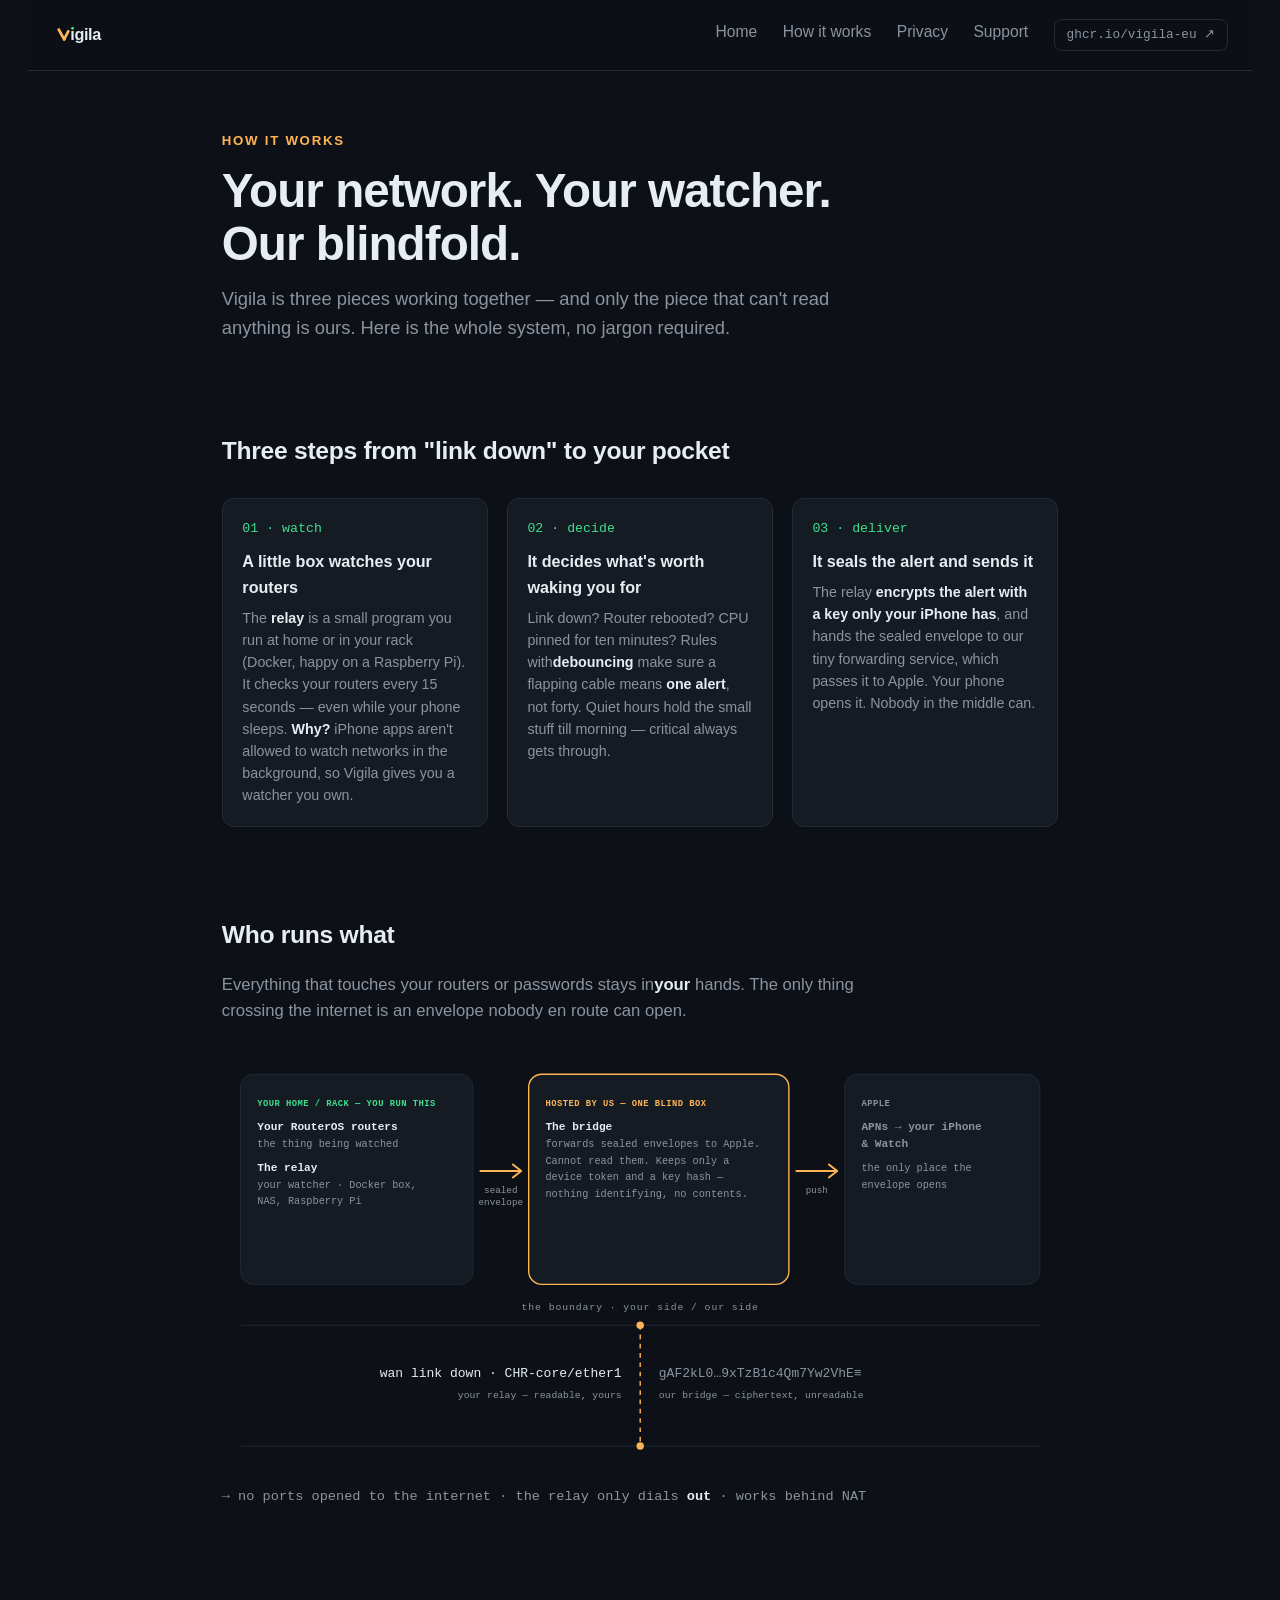
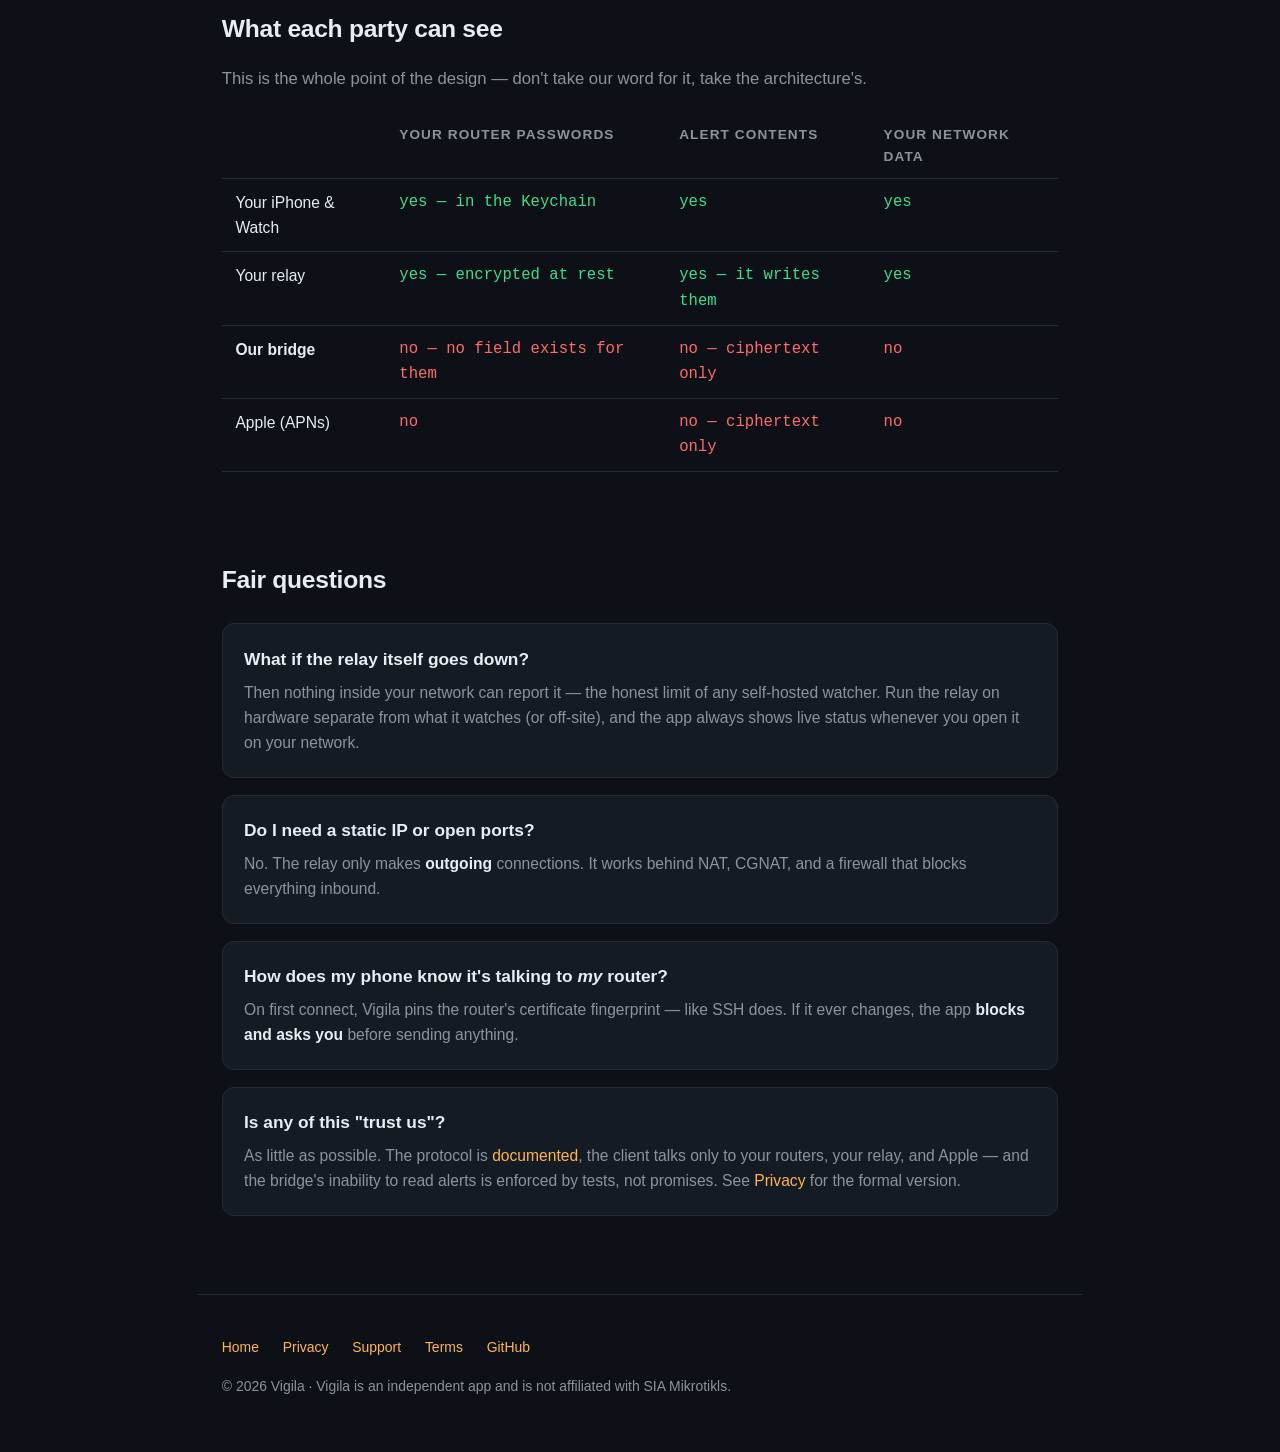
==== commit 4607c923: "deploy: fd3d781a25d1148eb4d210da4743e6d52b08515d vigila-eu/website@fd3d781a25d1148eb4d210da4743e6d52" ====
--- a/how-it-works/index.html
+++ b/how-it-works/index.html
@@ -1,3 +1,3 @@
 <!DOCTYPE html><html lang="en"><head><meta charset="utf-8"><meta name="viewport" content="width=device-width, initial-scale=1"><link rel="icon" type="image/svg+xml" href="/favicon.svg"><title>How Vigila works — architecture &amp; privacy</title><meta name="description" content="Three pieces: your routers, a relay you run, and a forwarding service that cannot read your alerts. The whole system, no jargon."><link rel="canonical" href="https://vigila.eu/how-it-works/"><meta name="robots" content="noindex"><meta property="og:type" content="website"><meta property="og:title" content="How Vigila works — architecture &amp; privacy"><meta property="og:description" content="Three pieces: your routers, a relay you run, and a forwarding service that cannot read your alerts. The whole system, no jargon."><meta property="og:url" content="https://vigila.eu/how-it-works/"><meta property="og:image" content="https://vigila.eu/img/og-image.png"><meta name="twitter:card" content="summary_large_image"><meta name="twitter:title" content="How Vigila works — architecture &amp; privacy"><meta name="twitter:description" content="Three pieces: your routers, a relay you run, and a forwarding service that cannot read your alerts. The whole system, no jargon."><meta name="twitter:image" content="https://vigila.eu/img/og-image.png"><style>html{scroll-padding-top:5.5rem;font-size:17px}:root{--bg:#0d1117;--panel:#151b23;--line:#222b36;--accent:#ffb454;--ok:#3fde8c;--down:#ff6b6b;--text:#e6edf3;--muted:#8b949e;--sans:-apple-system,BlinkMacSystemFont,"SF Pro Display","SF Pro Text",Inter,sans-serif;--mono:ui-monospace,"SF Mono",Menlo,monospace;--grad:linear-gradient(135deg,#ffb454 20%,#ff8c37 60%,#ffd9a0)}*{box-sizing:border-box}html,body{margin:0}body{background:var(--bg);color:var(--text);font-family:var(--sans);line-height:1.6}a{color:var(--accent);text-decoration:none}a:hover{text-decoration:underline}:focus-visible{outline:2px solid var(--accent);outline-offset:3px;border-radius:6px}.grad-text{background:var(--grad);-webkit-text-fill-color:transparent;background-clip:text}nav{padding:1.1rem 0;z-index:50;-webkit-backdrop-filter:blur(18px);border-bottom:1px solid var(--line);background:#0d1117b8;align-items:center;max-width:72rem;margin:0 auto;padding-inline:1.4rem;font-size:.92rem;display:flex;position:sticky;top:0}nav .brand{color:var(--text);font-size:1.1rem;font-weight:700}nav .brand i{color:var(--accent);font-style:normal}nav .links{flex-wrap:wrap;justify-content:flex-end;gap:1.5rem;margin-left:auto;display:flex}nav .links a{white-space:nowrap;color:var(--muted)}nav .links a:hover{color:var(--text)}nav .ghchip{font-family:var(--mono);border:1px solid var(--line);color:var(--text);border-radius:8px;padding:.3rem .7rem;font-size:.75rem}nav .get{background:var(--accent);color:#1a1206;border-radius:999px;margin-left:.9rem;padding:.45rem .9rem;font-weight:650}nav .get:hover{filter:brightness(1.06);text-decoration:none}@media (width<=56rem){nav{flex-wrap:wrap;row-gap:.55rem;padding-block:.7rem}nav .links{scrollbar-width:none;flex-wrap:nowrap;flex-basis:100%;order:3;justify-content:flex-start;gap:1.1rem;overflow-x:auto}nav .get{margin-left:auto}html{scroll-padding-top:6.5rem}}footer{color:var(--muted);border-top:1px solid var(--line);padding:2.4rem 0 3.2rem;font-size:.82rem}footer .inner{max-width:var(--footer-width,72rem);margin:0 auto;padding:0 1.4rem}footer.boxed{max-width:var(--footer-width,72rem);margin:0 auto;padding-inline:1.4rem}footer.boxed .inner{max-width:none;padding:0}footer .links{flex-wrap:wrap;gap:1.4rem;margin-bottom:1rem;display:flex}footer p{margin:0}footer.center{text-align:center}footer.center .links{justify-content:center}footer.margin-top{margin-top:2rem}
 .wrap[data-astro-cid-ikooipj4]{max-width:52rem;margin:0 auto;padding:0 1.4rem}.eyebrow[data-astro-cid-ikooipj4]{letter-spacing:.13em;text-transform:uppercase;color:var(--accent);margin:0 0 .7rem;font-size:.78rem;font-weight:700}h1[data-astro-cid-ikooipj4]{letter-spacing:-.02em;margin:0 0 .8rem;font-size:clamp(1.9rem,4.5vw,2.8rem);font-weight:750;line-height:1.12}.lead[data-astro-cid-ikooipj4]{color:var(--muted);max-width:38rem;margin:0;font-size:1.08rem}header[data-astro-cid-ikooipj4]{padding:3.5rem 0 2.6rem}section[data-astro-cid-ikooipj4]{padding:2.6rem 0}h2[data-astro-cid-ikooipj4]{letter-spacing:-.012em;margin:0 0 1rem;font-size:1.45rem;font-weight:700}h3[data-astro-cid-ikooipj4]{margin:0 0 .4rem;font-size:1.02rem}p[data-astro-cid-ikooipj4]{color:var(--muted)}p[data-astro-cid-ikooipj4] b[data-astro-cid-ikooipj4],li[data-astro-cid-ikooipj4] b[data-astro-cid-ikooipj4]{color:var(--text);font-weight:620}.card[data-astro-cid-ikooipj4]{background:var(--panel);border:1px solid var(--line);border-radius:12px;padding:1.25rem}.mono[data-astro-cid-ikooipj4]{font-family:var(--mono)}.steps[data-astro-cid-ikooipj4]{grid-template-columns:repeat(3,1fr);gap:1.1rem;margin-top:1.6rem;display:grid}.step[data-astro-cid-ikooipj4]{padding:1.15rem}.step[data-astro-cid-ikooipj4] .k[data-astro-cid-ikooipj4]{font-family:var(--mono);color:var(--ok);margin-bottom:.6rem;font-size:.78rem;display:block}.step[data-astro-cid-ikooipj4] h3[data-astro-cid-ikooipj4]{margin:.5rem 0 .35rem;font-size:.95rem}.step[data-astro-cid-ikooipj4] p[data-astro-cid-ikooipj4]{margin:0;font-size:.84rem;line-height:1.55}.diagramwrap[data-astro-cid-ikooipj4]{margin:1.6rem 0 .6rem;overflow-x:auto}.diagramwrap[data-astro-cid-ikooipj4] svg[data-astro-cid-ikooipj4]{width:100%;min-width:700px;height:auto;display:block}.maplegend[data-astro-cid-ikooipj4]{color:var(--muted);font-size:.8rem;font-family:var(--mono);margin-top:.9rem}table[data-astro-cid-ikooipj4]{border-collapse:collapse;width:100%;margin-top:1.2rem;font-size:.92rem}th[data-astro-cid-ikooipj4],td[data-astro-cid-ikooipj4]{text-align:left;border-bottom:1px solid var(--line);vertical-align:top;padding:.65rem .8rem}th[data-astro-cid-ikooipj4]{color:var(--muted);text-transform:uppercase;letter-spacing:.08em;font-size:.8rem;font-weight:600}td[data-astro-cid-ikooipj4].yes{color:var(--ok);font-family:var(--mono)}td[data-astro-cid-ikooipj4].no{color:var(--down);font-family:var(--mono)}td[data-astro-cid-ikooipj4]:first-child{color:var(--text)}.faq[data-astro-cid-ikooipj4]{gap:1rem;margin-top:1.4rem;display:grid}.faq[data-astro-cid-ikooipj4] .card[data-astro-cid-ikooipj4] p[data-astro-cid-ikooipj4]{margin:.3rem 0 0;font-size:.92rem}@media (width<=56rem){.steps[data-astro-cid-ikooipj4]{grid-template-columns:1fr}}
-</style></head><body><nav><a class="brand" href="/" aria-label="Vigila — home"><img src="/img/logo.svg" alt="Vigila" width="93" height="24" style="height:1.5rem;width:auto;display:block"></a><div class="links"><a href="/">Home</a><a href="/how-it-works">How it works</a><a href="/privacy">Privacy</a><a href="/support">Support</a><a class="ghchip" href="https://github.com/vigila-eu/vigila-releases">ghcr.io/vigila-eu ↗</a></div></nav><main><header data-astro-cid-ikooipj4><div class="wrap" data-astro-cid-ikooipj4><p class="eyebrow" data-astro-cid-ikooipj4>how it works</p><h1 data-astro-cid-ikooipj4>Your network. Your watcher.<br data-astro-cid-ikooipj4>Our blindfold.</h1><p class="lead" data-astro-cid-ikooipj4>Vigila is three pieces working together — and only the piece that can't read anything is ours. Here is the whole system, no jargon required.</p></div></header><section data-astro-cid-ikooipj4><div class="wrap" data-astro-cid-ikooipj4><h2 data-astro-cid-ikooipj4>Three steps from "link down" to your pocket</h2><div class="steps" data-astro-cid-ikooipj4><div class="card step" data-astro-cid-ikooipj4><span class="k" data-astro-cid-ikooipj4>01 · watch</span><h3 data-astro-cid-ikooipj4>A little box watches your routers</h3><p data-astro-cid-ikooipj4>The <b data-astro-cid-ikooipj4>relay</b> is a small program you run at home or in your rack (Docker, happy on a Raspberry Pi). It checks your routers every 15 seconds — even while your phone sleeps. <b data-astro-cid-ikooipj4>Why?</b> iPhone apps aren't allowed to watch networks in the background, so Vigila gives you a watcher you own.</p></div><div class="card step" data-astro-cid-ikooipj4><span class="k" data-astro-cid-ikooipj4>02 · decide</span><h3 data-astro-cid-ikooipj4>It decides what's worth waking you for</h3><p data-astro-cid-ikooipj4>Link down? Router rebooted? CPU pinned for ten minutes? Rules with<b data-astro-cid-ikooipj4>debouncing</b> make sure a flapping cable means <b data-astro-cid-ikooipj4>one alert</b>, not forty. Quiet hours hold the small stuff till morning — critical always gets through.</p></div><div class="card step" data-astro-cid-ikooipj4><span class="k" data-astro-cid-ikooipj4>03 · deliver</span><h3 data-astro-cid-ikooipj4>It seals the alert and sends it</h3><p data-astro-cid-ikooipj4>The relay <b data-astro-cid-ikooipj4>encrypts the alert with a key only your iPhone has</b>, and hands the sealed envelope to our tiny forwarding service, which passes it to Apple. Your phone opens it. Nobody in the middle can.</p></div></div></div></section><section data-astro-cid-ikooipj4><div class="wrap" data-astro-cid-ikooipj4><h2 data-astro-cid-ikooipj4>Who runs what</h2><p class="lead" style="font-size:.98rem" data-astro-cid-ikooipj4>Everything that touches your routers or passwords stays in<b data-astro-cid-ikooipj4>your</b> hands. The only thing crossing the internet is an envelope nobody en route can open.</p><div class="diagramwrap" data-astro-cid-ikooipj4><svg viewBox="0 0 900 450" width="900" height="450" role="img" aria-label="On your side the alert is readable; past the boundary it is ciphertext" font-family="ui-monospace, 'SF Mono', Menlo, monospace" data-astro-cid-ikooipj4><!-- zone: your home / rack — panel-colored --><rect x="20" y="24" width="250" height="226" rx="14" fill="#151b23" stroke="#222b36" data-astro-cid-ikooipj4></rect><text x="38" y="58" font-size="9.5" letter-spacing="0.5" font-weight="700" fill="#3fde8c" data-astro-cid-ikooipj4>YOUR HOME / RACK — YOU RUN THIS</text><text x="38" y="84" font-size="12" font-weight="700" fill="#e6edf3" data-astro-cid-ikooipj4>Your RouterOS routers</text><text x="38" y="102" font-size="11" fill="#8b949e" data-astro-cid-ikooipj4>the thing being watched</text><text x="38" y="128" font-size="12" font-weight="700" fill="#e6edf3" data-astro-cid-ikooipj4>The relay</text><text x="38" y="146" font-size="11" fill="#8b949e" data-astro-cid-ikooipj4>your watcher · Docker box,</text><text x="38" y="164" font-size="11" fill="#8b949e" data-astro-cid-ikooipj4>NAS, Raspberry Pi</text><!-- arrow: sealed envelope --><path d="M278,128 H322 M322,128 L313,121 M322,128 L313,135" fill="none" stroke="#ffb454" stroke-width="2" stroke-linecap="round" stroke-linejoin="round" data-astro-cid-ikooipj4></path><text x="300" y="152" font-size="10" fill="#8b949e" text-anchor="middle" data-astro-cid-ikooipj4>sealed</text><text x="300" y="165" font-size="10" fill="#8b949e" text-anchor="middle" data-astro-cid-ikooipj4>envelope</text><!-- zone: hosted by us — accent hairline --><rect x="330" y="24" width="280" height="226" rx="14" fill="#151b23" stroke="#ffb454" stroke-width="1.5" data-astro-cid-ikooipj4></rect><text x="348" y="58" font-size="9.5" letter-spacing="0.5" font-weight="700" fill="#ffb454" data-astro-cid-ikooipj4>HOSTED BY US — ONE BLIND BOX</text><text x="348" y="84" font-size="12" font-weight="700" fill="#e6edf3" data-astro-cid-ikooipj4>The bridge</text><text x="348" y="102" font-size="11" fill="#8b949e" data-astro-cid-ikooipj4>forwards sealed envelopes to Apple.</text><text x="348" y="120" font-size="11" fill="#8b949e" data-astro-cid-ikooipj4>Cannot read them. Keeps only a</text><text x="348" y="138" font-size="11" fill="#8b949e" data-astro-cid-ikooipj4>device token and a key hash —</text><text x="348" y="156" font-size="11" fill="#8b949e" data-astro-cid-ikooipj4>nothing identifying, no contents.</text><!-- arrow: push --><path d="M618,128 H662 M662,128 L653,121 M662,128 L653,135" fill="none" stroke="#ffb454" stroke-width="2" stroke-linecap="round" stroke-linejoin="round" data-astro-cid-ikooipj4></path><text x="640" y="152" font-size="10" fill="#8b949e" text-anchor="middle" data-astro-cid-ikooipj4>push</text><!-- zone: apple — muted --><rect x="670" y="24" width="210" height="226" rx="14" fill="#151b23" stroke="#222b36" data-astro-cid-ikooipj4></rect><text x="688" y="58" font-size="9.5" letter-spacing="0.5" font-weight="700" fill="#8b949e" data-astro-cid-ikooipj4>APPLE</text><text x="688" y="84" font-size="12" font-weight="700" fill="#8b949e" data-astro-cid-ikooipj4>APNs → your iPhone</text><text x="688" y="102" font-size="12" font-weight="700" fill="#8b949e" data-astro-cid-ikooipj4>&amp; Watch</text><text x="688" y="128" font-size="11" fill="#8b949e" data-astro-cid-ikooipj4>the only place the</text><text x="688" y="146" font-size="11" fill="#8b949e" data-astro-cid-ikooipj4>envelope opens</text><!-- boundary lane: readable (left) vs ciphertext (right), split by a dashed accent wall --><text x="450" y="278" font-size="10.5" letter-spacing="1" fill="#8b949e" text-anchor="middle" data-astro-cid-ikooipj4>the boundary · your side / our side</text><line x1="20" y1="294" x2="880" y2="294" stroke="#222b36" data-astro-cid-ikooipj4></line><line x1="20" y1="424" x2="880" y2="424" stroke="#222b36" data-astro-cid-ikooipj4></line><line x1="450" y1="294" x2="450" y2="424" stroke="#ffb454" stroke-width="1.5" stroke-dasharray="5 5" data-astro-cid-ikooipj4></line><circle cx="450" cy="294" r="4" fill="#ffb454" data-astro-cid-ikooipj4></circle><circle cx="450" cy="424" r="4" fill="#ffb454" data-astro-cid-ikooipj4></circle><text x="430" y="350" font-size="14" fill="#e6edf3" text-anchor="end" data-astro-cid-ikooipj4>wan link down · CHR-core/ether1</text><text x="430" y="372" font-size="10.5" fill="#8b949e" text-anchor="end" data-astro-cid-ikooipj4>your relay — readable, yours</text><text x="470" y="350" font-size="14" fill="#8b949e" text-anchor="start" data-astro-cid-ikooipj4>gAF2kL0…9xTzB1c4Qm7Yw2VhE≡</text><text x="470" y="372" font-size="10.5" fill="#8b949e" text-anchor="start" data-astro-cid-ikooipj4>our bridge — ciphertext, unreadable</text></svg></div><p class="maplegend" data-astro-cid-ikooipj4>→ no ports opened to the internet · the relay only dials <b data-astro-cid-ikooipj4>out</b> · works behind NAT</p></div></section><section data-astro-cid-ikooipj4><div class="wrap" data-astro-cid-ikooipj4><h2 data-astro-cid-ikooipj4>What each party can see</h2><p class="lead" style="font-size:.98rem" data-astro-cid-ikooipj4>This is the whole point of the design — don't take our word for it, take the architecture's.</p><table data-astro-cid-ikooipj4><thead data-astro-cid-ikooipj4><tr data-astro-cid-ikooipj4><th data-astro-cid-ikooipj4></th><th data-astro-cid-ikooipj4>Your router passwords</th><th data-astro-cid-ikooipj4>Alert contents</th><th data-astro-cid-ikooipj4>Your network data</th></tr></thead><tbody data-astro-cid-ikooipj4><tr data-astro-cid-ikooipj4><td data-astro-cid-ikooipj4>Your iPhone &amp; Watch</td><td class="yes" data-astro-cid-ikooipj4>yes — in the Keychain</td><td class="yes" data-astro-cid-ikooipj4>yes</td><td class="yes" data-astro-cid-ikooipj4>yes</td></tr><tr data-astro-cid-ikooipj4><td data-astro-cid-ikooipj4>Your relay</td><td class="yes" data-astro-cid-ikooipj4>yes — encrypted at rest</td><td class="yes" data-astro-cid-ikooipj4>yes — it writes them</td><td class="yes" data-astro-cid-ikooipj4>yes</td></tr><tr data-astro-cid-ikooipj4><td data-astro-cid-ikooipj4><b data-astro-cid-ikooipj4>Our bridge</b></td><td class="no" data-astro-cid-ikooipj4>no — no field exists for them</td><td class="no" data-astro-cid-ikooipj4>no — ciphertext only</td><td class="no" data-astro-cid-ikooipj4>no</td></tr><tr data-astro-cid-ikooipj4><td data-astro-cid-ikooipj4>Apple (APNs)</td><td class="no" data-astro-cid-ikooipj4>no</td><td class="no" data-astro-cid-ikooipj4>no — ciphertext only</td><td class="no" data-astro-cid-ikooipj4>no</td></tr></tbody></table></div></section><section data-astro-cid-ikooipj4><div class="wrap" data-astro-cid-ikooipj4><h2 data-astro-cid-ikooipj4>Fair questions</h2><div class="faq" data-astro-cid-ikooipj4><div class="card" data-astro-cid-ikooipj4><h3 data-astro-cid-ikooipj4>What if the relay itself goes down?</h3><p data-astro-cid-ikooipj4>Then nothing inside your network can report it — the honest limit of any self-hosted watcher. Run the relay on hardware separate from what it watches (or off-site), and the app always shows live status whenever you open it on your network.</p></div><div class="card" data-astro-cid-ikooipj4><h3 data-astro-cid-ikooipj4>Do I need a static IP or open ports?</h3><p data-astro-cid-ikooipj4>No. The relay only makes <b data-astro-cid-ikooipj4>outgoing</b> connections. It works behind NAT, CGNAT, and a firewall that blocks everything inbound.</p></div><div class="card" data-astro-cid-ikooipj4><h3 data-astro-cid-ikooipj4>How does my phone know it's talking to <i data-astro-cid-ikooipj4>my</i> router?</h3><p data-astro-cid-ikooipj4>On first connect, Vigila pins the router's certificate fingerprint — like SSH does. If it ever changes, the app <b data-astro-cid-ikooipj4>blocks and asks you</b> before sending anything.</p></div><div class="card" data-astro-cid-ikooipj4><h3 data-astro-cid-ikooipj4>Is any of this "trust us"?</h3><p data-astro-cid-ikooipj4>As little as possible. The protocol is <a href="https://github.com/vigila-eu/protocol" data-astro-cid-ikooipj4>documented</a>, the client talks only to your routers, your relay, and Apple — and the bridge's inability to read alerts is enforced by tests, not promises. See <a href="/privacy" data-astro-cid-ikooipj4>Privacy</a> for the formal version.</p></div></div></div></section></main><footer class="margin-top boxed" style="--footer-width:52rem"><div class="inner"><div class="links"><a href="/">Home</a><a href="/privacy">Privacy</a><a href="/support">Support</a><a href="https://github.com/vigila-eu">GitHub</a></div><p>© 2026 Vigila · Vigila is an independent app and is not affiliated with SIA Mikrotikls.</p></div></footer></body></html>+</style></head><body><nav><a class="brand" href="/" aria-label="Vigila — home"><img src="/img/logo.svg" alt="Vigila" width="93" height="24" style="height:1.5rem;width:auto;display:block"></a><div class="links"><a href="/">Home</a><a href="/how-it-works">How it works</a><a href="/privacy">Privacy</a><a href="/support">Support</a><a class="ghchip" href="https://github.com/vigila-eu/vigila-releases">ghcr.io/vigila-eu ↗</a></div></nav><main><header data-astro-cid-ikooipj4><div class="wrap" data-astro-cid-ikooipj4><p class="eyebrow" data-astro-cid-ikooipj4>how it works</p><h1 data-astro-cid-ikooipj4>Your network. Your watcher.<br data-astro-cid-ikooipj4>Our blindfold.</h1><p class="lead" data-astro-cid-ikooipj4>Vigila is three pieces working together — and only the piece that can't read anything is ours. Here is the whole system, no jargon required.</p></div></header><section data-astro-cid-ikooipj4><div class="wrap" data-astro-cid-ikooipj4><h2 data-astro-cid-ikooipj4>Three steps from "link down" to your pocket</h2><div class="steps" data-astro-cid-ikooipj4><div class="card step" data-astro-cid-ikooipj4><span class="k" data-astro-cid-ikooipj4>01 · watch</span><h3 data-astro-cid-ikooipj4>A little box watches your routers</h3><p data-astro-cid-ikooipj4>The <b data-astro-cid-ikooipj4>relay</b> is a small program you run at home or in your rack (Docker, happy on a Raspberry Pi). It checks your routers every 15 seconds — even while your phone sleeps. <b data-astro-cid-ikooipj4>Why?</b> iPhone apps aren't allowed to watch networks in the background, so Vigila gives you a watcher you own.</p></div><div class="card step" data-astro-cid-ikooipj4><span class="k" data-astro-cid-ikooipj4>02 · decide</span><h3 data-astro-cid-ikooipj4>It decides what's worth waking you for</h3><p data-astro-cid-ikooipj4>Link down? Router rebooted? CPU pinned for ten minutes? Rules with<b data-astro-cid-ikooipj4>debouncing</b> make sure a flapping cable means <b data-astro-cid-ikooipj4>one alert</b>, not forty. Quiet hours hold the small stuff till morning — critical always gets through.</p></div><div class="card step" data-astro-cid-ikooipj4><span class="k" data-astro-cid-ikooipj4>03 · deliver</span><h3 data-astro-cid-ikooipj4>It seals the alert and sends it</h3><p data-astro-cid-ikooipj4>The relay <b data-astro-cid-ikooipj4>encrypts the alert with a key only your iPhone has</b>, and hands the sealed envelope to our tiny forwarding service, which passes it to Apple. Your phone opens it. Nobody in the middle can.</p></div></div></div></section><section data-astro-cid-ikooipj4><div class="wrap" data-astro-cid-ikooipj4><h2 data-astro-cid-ikooipj4>Who runs what</h2><p class="lead" style="font-size:.98rem" data-astro-cid-ikooipj4>Everything that touches your routers or passwords stays in<b data-astro-cid-ikooipj4>your</b> hands. The only thing crossing the internet is an envelope nobody en route can open.</p><div class="diagramwrap" data-astro-cid-ikooipj4><svg viewBox="0 0 900 450" width="900" height="450" role="img" aria-label="On your side the alert is readable; past the boundary it is ciphertext" font-family="ui-monospace, 'SF Mono', Menlo, monospace" data-astro-cid-ikooipj4><!-- zone: your home / rack — panel-colored --><rect x="20" y="24" width="250" height="226" rx="14" fill="#151b23" stroke="#222b36" data-astro-cid-ikooipj4></rect><text x="38" y="58" font-size="9.5" letter-spacing="0.5" font-weight="700" fill="#3fde8c" data-astro-cid-ikooipj4>YOUR HOME / RACK — YOU RUN THIS</text><text x="38" y="84" font-size="12" font-weight="700" fill="#e6edf3" data-astro-cid-ikooipj4>Your RouterOS routers</text><text x="38" y="102" font-size="11" fill="#8b949e" data-astro-cid-ikooipj4>the thing being watched</text><text x="38" y="128" font-size="12" font-weight="700" fill="#e6edf3" data-astro-cid-ikooipj4>The relay</text><text x="38" y="146" font-size="11" fill="#8b949e" data-astro-cid-ikooipj4>your watcher · Docker box,</text><text x="38" y="164" font-size="11" fill="#8b949e" data-astro-cid-ikooipj4>NAS, Raspberry Pi</text><!-- arrow: sealed envelope --><path d="M278,128 H322 M322,128 L313,121 M322,128 L313,135" fill="none" stroke="#ffb454" stroke-width="2" stroke-linecap="round" stroke-linejoin="round" data-astro-cid-ikooipj4></path><text x="300" y="152" font-size="10" fill="#8b949e" text-anchor="middle" data-astro-cid-ikooipj4>sealed</text><text x="300" y="165" font-size="10" fill="#8b949e" text-anchor="middle" data-astro-cid-ikooipj4>envelope</text><!-- zone: hosted by us — accent hairline --><rect x="330" y="24" width="280" height="226" rx="14" fill="#151b23" stroke="#ffb454" stroke-width="1.5" data-astro-cid-ikooipj4></rect><text x="348" y="58" font-size="9.5" letter-spacing="0.5" font-weight="700" fill="#ffb454" data-astro-cid-ikooipj4>HOSTED BY US — ONE BLIND BOX</text><text x="348" y="84" font-size="12" font-weight="700" fill="#e6edf3" data-astro-cid-ikooipj4>The bridge</text><text x="348" y="102" font-size="11" fill="#8b949e" data-astro-cid-ikooipj4>forwards sealed envelopes to Apple.</text><text x="348" y="120" font-size="11" fill="#8b949e" data-astro-cid-ikooipj4>Cannot read them. Keeps only a</text><text x="348" y="138" font-size="11" fill="#8b949e" data-astro-cid-ikooipj4>device token and a key hash —</text><text x="348" y="156" font-size="11" fill="#8b949e" data-astro-cid-ikooipj4>nothing identifying, no contents.</text><!-- arrow: push --><path d="M618,128 H662 M662,128 L653,121 M662,128 L653,135" fill="none" stroke="#ffb454" stroke-width="2" stroke-linecap="round" stroke-linejoin="round" data-astro-cid-ikooipj4></path><text x="640" y="152" font-size="10" fill="#8b949e" text-anchor="middle" data-astro-cid-ikooipj4>push</text><!-- zone: apple — muted --><rect x="670" y="24" width="210" height="226" rx="14" fill="#151b23" stroke="#222b36" data-astro-cid-ikooipj4></rect><text x="688" y="58" font-size="9.5" letter-spacing="0.5" font-weight="700" fill="#8b949e" data-astro-cid-ikooipj4>APPLE</text><text x="688" y="84" font-size="12" font-weight="700" fill="#8b949e" data-astro-cid-ikooipj4>APNs → your iPhone</text><text x="688" y="102" font-size="12" font-weight="700" fill="#8b949e" data-astro-cid-ikooipj4>&amp; Watch</text><text x="688" y="128" font-size="11" fill="#8b949e" data-astro-cid-ikooipj4>the only place the</text><text x="688" y="146" font-size="11" fill="#8b949e" data-astro-cid-ikooipj4>envelope opens</text><!-- boundary lane: readable (left) vs ciphertext (right), split by a dashed accent wall --><text x="450" y="278" font-size="10.5" letter-spacing="1" fill="#8b949e" text-anchor="middle" data-astro-cid-ikooipj4>the boundary · your side / our side</text><line x1="20" y1="294" x2="880" y2="294" stroke="#222b36" data-astro-cid-ikooipj4></line><line x1="20" y1="424" x2="880" y2="424" stroke="#222b36" data-astro-cid-ikooipj4></line><line x1="450" y1="294" x2="450" y2="424" stroke="#ffb454" stroke-width="1.5" stroke-dasharray="5 5" data-astro-cid-ikooipj4></line><circle cx="450" cy="294" r="4" fill="#ffb454" data-astro-cid-ikooipj4></circle><circle cx="450" cy="424" r="4" fill="#ffb454" data-astro-cid-ikooipj4></circle><text x="430" y="350" font-size="14" fill="#e6edf3" text-anchor="end" data-astro-cid-ikooipj4>wan link down · CHR-core/ether1</text><text x="430" y="372" font-size="10.5" fill="#8b949e" text-anchor="end" data-astro-cid-ikooipj4>your relay — readable, yours</text><text x="470" y="350" font-size="14" fill="#8b949e" text-anchor="start" data-astro-cid-ikooipj4>gAF2kL0…9xTzB1c4Qm7Yw2VhE≡</text><text x="470" y="372" font-size="10.5" fill="#8b949e" text-anchor="start" data-astro-cid-ikooipj4>our bridge — ciphertext, unreadable</text></svg></div><p class="maplegend" data-astro-cid-ikooipj4>→ no ports opened to the internet · the relay only dials <b data-astro-cid-ikooipj4>out</b> · works behind NAT</p></div></section><section data-astro-cid-ikooipj4><div class="wrap" data-astro-cid-ikooipj4><h2 data-astro-cid-ikooipj4>What each party can see</h2><p class="lead" style="font-size:.98rem" data-astro-cid-ikooipj4>This is the whole point of the design — don't take our word for it, take the architecture's.</p><table data-astro-cid-ikooipj4><thead data-astro-cid-ikooipj4><tr data-astro-cid-ikooipj4><th data-astro-cid-ikooipj4></th><th data-astro-cid-ikooipj4>Your router passwords</th><th data-astro-cid-ikooipj4>Alert contents</th><th data-astro-cid-ikooipj4>Your network data</th></tr></thead><tbody data-astro-cid-ikooipj4><tr data-astro-cid-ikooipj4><td data-astro-cid-ikooipj4>Your iPhone &amp; Watch</td><td class="yes" data-astro-cid-ikooipj4>yes — in the Keychain</td><td class="yes" data-astro-cid-ikooipj4>yes</td><td class="yes" data-astro-cid-ikooipj4>yes</td></tr><tr data-astro-cid-ikooipj4><td data-astro-cid-ikooipj4>Your relay</td><td class="yes" data-astro-cid-ikooipj4>yes — encrypted at rest</td><td class="yes" data-astro-cid-ikooipj4>yes — it writes them</td><td class="yes" data-astro-cid-ikooipj4>yes</td></tr><tr data-astro-cid-ikooipj4><td data-astro-cid-ikooipj4><b data-astro-cid-ikooipj4>Our bridge</b></td><td class="no" data-astro-cid-ikooipj4>no — no field exists for them</td><td class="no" data-astro-cid-ikooipj4>no — ciphertext only</td><td class="no" data-astro-cid-ikooipj4>no</td></tr><tr data-astro-cid-ikooipj4><td data-astro-cid-ikooipj4>Apple (APNs)</td><td class="no" data-astro-cid-ikooipj4>no</td><td class="no" data-astro-cid-ikooipj4>no — ciphertext only</td><td class="no" data-astro-cid-ikooipj4>no</td></tr></tbody></table></div></section><section data-astro-cid-ikooipj4><div class="wrap" data-astro-cid-ikooipj4><h2 data-astro-cid-ikooipj4>Fair questions</h2><div class="faq" data-astro-cid-ikooipj4><div class="card" data-astro-cid-ikooipj4><h3 data-astro-cid-ikooipj4>What if the relay itself goes down?</h3><p data-astro-cid-ikooipj4>Then nothing inside your network can report it — the honest limit of any self-hosted watcher. Run the relay on hardware separate from what it watches (or off-site), and the app always shows live status whenever you open it on your network.</p></div><div class="card" data-astro-cid-ikooipj4><h3 data-astro-cid-ikooipj4>Do I need a static IP or open ports?</h3><p data-astro-cid-ikooipj4>No. The relay only makes <b data-astro-cid-ikooipj4>outgoing</b> connections. It works behind NAT, CGNAT, and a firewall that blocks everything inbound.</p></div><div class="card" data-astro-cid-ikooipj4><h3 data-astro-cid-ikooipj4>How does my phone know it's talking to <i data-astro-cid-ikooipj4>my</i> router?</h3><p data-astro-cid-ikooipj4>On first connect, Vigila pins the router's certificate fingerprint — like SSH does. If it ever changes, the app <b data-astro-cid-ikooipj4>blocks and asks you</b> before sending anything.</p></div><div class="card" data-astro-cid-ikooipj4><h3 data-astro-cid-ikooipj4>Is any of this "trust us"?</h3><p data-astro-cid-ikooipj4>As little as possible. The protocol is <a href="https://github.com/vigila-eu/protocol" data-astro-cid-ikooipj4>documented</a>, the client talks only to your routers, your relay, and Apple — and the bridge's inability to read alerts is enforced by tests, not promises. See <a href="/privacy" data-astro-cid-ikooipj4>Privacy</a> for the formal version.</p></div></div></div></section></main><footer class="margin-top boxed" style="--footer-width:52rem"><div class="inner"><div class="links"><a href="/">Home</a><a href="/privacy">Privacy</a><a href="/support">Support</a><a href="/terms">Terms</a><a href="https://github.com/vigila-eu">GitHub</a></div><p>© 2026 Vigila · Vigila is an independent app and is not affiliated with SIA Mikrotikls.</p></div></footer></body></html>
